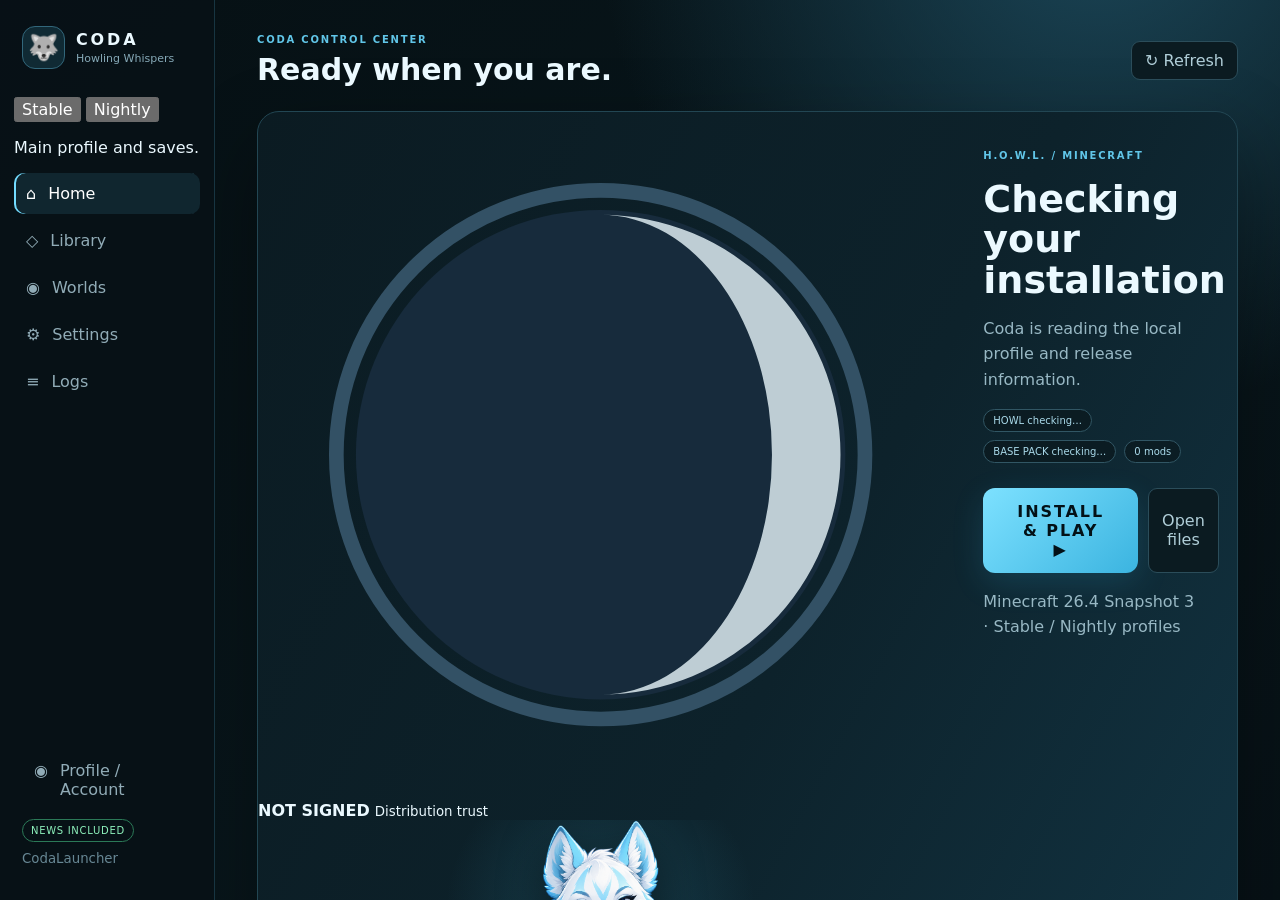
==== web/index.html @ 69e55595 "Adopt H.O.W.L. concept layout in Windows WebView interface" ====
<!doctype html>
<html lang="en">
<head>
<meta charset="utf-8">
<meta name="viewport" content="width=device-width,initial-scale=1">
<title>CodaLauncher</title>
<link rel="stylesheet" href="styles.css">
</head>
<body>
<div class="shell">
<aside>
  <div class="brand"><div class="mark">🐺</div><div><b>CODA</b><small>Howling Whispers</small></div></div>
  <div class="channel-switch" role="group" aria-label="H.O.W.L. release channel">
    <button type="button" class="channel active" data-channel="stable" aria-pressed="true">Stable</button>
    <button type="button" class="channel" data-channel="nightly" aria-pressed="false">Nightly</button>
  </div>
  <p class="channel-note" id="channel-note">Main profile and saves.</p>
  <nav aria-label="Main navigation">
    <button class="nav active" data-view="home">⌂ <span>Home</span></button>
    <button class="nav" data-view="addons">◇ <span>Library</span></button>
    <button class="nav" data-view="worlds">◉ <span>Worlds</span></button>
    <button class="nav" data-view="settings">⚙ <span>Settings</span></button>
    <button class="nav" data-view="logs">≡ <span>Logs</span></button>
  </nav>
  <div class="foot">
    <button class="nav account-nav" data-view="profile" type="button">◉ <span>Profile / Account</span></button>
    <span id="feed-pill" class="pill online">NEWS INCLUDED</span><small id="version">CodaLauncher</small>
  </div>
</aside>

<main>
<div id="launcher-update-notice" class="launcher-update-notice" role="status" aria-live="polite" hidden>
  <div><b>UPDATE AVAILABLE</b><p id="launcher-update-copy"></p></div>
  <button id="update-launcher" class="save">UPDATE LAUNCHER</button>
</div>
<section class="view active" id="home">
  <header><div><em>CODA CONTROL CENTER</em><h1 id="home-heading">Ready when you are.</h1></div><button id="refresh" class="quiet">↻ Refresh</button></header>
  <div class="hero">
    <div class="verification-moon" role="img" aria-label="Verified distribution status unavailable until the signed manifest system ships">
      <svg viewBox="0 0 140 140" aria-hidden="true">
        <circle cx="70" cy="70" r="54" fill="none" stroke="#335165" stroke-width="3"/>
        <circle cx="70" cy="70" r="50" fill="#172b3c"/>
        <path d="M70 21 A49 49 0 1 1 70 119 A35 49 0 1 0 70 21" fill="#eefcff" opacity=".78"/>
      </svg>
      <b id="verification-label">NOT SIGNED</b>
      <small>Distribution trust</small>
    </div>
    <div class="hero-copy">
      <em>H.O.W.L.  /  MINECRAFT</em>
      <h2 id="hero-title">Checking your installation</h2>
      <p id="loader-summary">Coda is reading the local profile and release information.</p>
      <div class="chips"><span id="loader-chip">HOWL checking…</span><span id="pack-chip">BASE PACK checking…</span><span id="mod-chip">0 mods</span></div>
      <div class="actions"><button id="play" class="play">INSTALL &amp; PLAY ▶</button><button id="open-loader" class="quiet">Open files</button></div>
      <div id="launch-message" role="status" aria-live="polite"></div>
      <p class="build-details">Minecraft 26.4 Snapshot 3 · Stable / Nightly profiles</p>
    </div>
    <div class="coda"><img class="coda-face" src="assets/coda-headshot.png" alt="Coda"><b>Coda</b><small id="coda-status">clipboard online</small></div>
  </div>
  <div class="status-columns">
    <div class="panel">
      <h3>When you press Play</h3>
      <p class="panel-intro">Actual launcher checks, not simulated progress.</p>
      <div class="check-row"><b>1 · Check launcher update</b><small id="step-launcher">Checking for a published update.</small></div>
      <div class="check-row"><b>2 · Prepare H.O.W.L. and content</b><small id="step-content">Checking installed versions and required components.</small></div>
      <div class="check-row"><b>3 · Start Minecraft</b><small id="step-play">Local test or official Minecraft Launcher.</small></div>
      <div class="version-strip"><b>H.O.W.L. versions</b><div id="loader-versions" aria-live="polite"></div><small id="loader-update-result">Update check has not completed yet.</small></div>
    </div>
    <div class="panel">
      <h3>Safety</h3>
      <p class="panel-intro">What the launcher can establish today.</p>
      <div class="check-row"><b>Distribution signature</b><small class="caution">Not yet implemented. Release metadata is not a cryptographic trust proof.</small></div>
      <div class="check-row"><b>Installed H.O.W.L.</b><small id="safety-loader">Checking local status.</small></div>
      <div class="check-row"><b>Your own files</b><small>Existing user files are preserved and not silently replaced.</small></div>
      <div class="check-row"><b>Active profile</b><small id="safety-profile">Stable (main saves)</small></div>
    </div>
  </div>
  <div class="section-title"><div><em>FROM CODA'S DESK</em><h3>News</h3></div><small id="feed-note"></small></div>
  <div id="news" class="news"></div>
</section>

<section class="view" id="addons">
  <header><div><em>CODA'S ADD-ON SHELF</em><h1>Add-ons</h1><small class="header-note">Mods, world data and resource packs, all in one place.</small></div></header>
  <div class="addon-tabs" role="tablist" aria-label="Add-on categories">
    <button class="addon-tab active" type="button" data-addon="mods" role="tab" aria-selected="true" aria-controls="mods">Mods</button>
    <button class="addon-tab" type="button" data-addon="datapacks" role="tab" aria-selected="false" aria-controls="datapacks">Data Packs</button>
    <button class="addon-tab" type="button" data-addon="resourcepacks" role="tab" aria-selected="false" aria-controls="resourcepacks">Resource Packs</button>
  </div>
  <div class="addon-panel active" id="mods" role="tabpanel">
  <header><div><em>CODA'S MOD DRAWER</em><h1>Mods</h1><small class="header-note">Filed, checked, and ready to cause entirely responsible adventures.</small></div></header>
  <div class="panel"><div class="panel-head"><div><b>HOWL mod shelf</b><small>Coda reads the active Minecraft profile's single mods folder.</small></div><div class="actions"><button id="refresh-mods" class="quiet" type="button">↻ REFRESH MODS</button><button id="open-mods-folder" class="quiet" type="button">OPEN MODS FOLDER</button><span id="mods-count" class="pill"></span></div></div><p class="mod-help">H.O.W.L., Coda Companion, HW Essentials and the required resources are managed automatically. All other mods are optional and install only when you choose them.</p><div id="optional-mods" class="optional-mods" aria-live="polite"></div><div id="mod-action-result" class="mod-action-result" role="status" aria-live="polite"></div><h3 class="installed-mod-heading">Installed JARs</h3><div id="mods-list"></div><small class="header-note">Recognized means the JAR metadata is readable, not that Minecraft confirmed loading it. Uninstalling a mod does not erase its world data.</small></div>
</div>

<div class="addon-panel" id="datapacks" role="tabpanel" hidden>
  <header><div><em>WORLD CONTENT</em><h2>Data Packs</h2></div></header>
  <div class="packs-intro">
    <div><b>World data and managed content</b><small>HOWL Base is a managed content bundle. Installable Minecraft data packs will also appear here when available.</small></div>
    <span class="pill">1 PACK</span>
  </div>
  <div id="packs-list" class="pack-grid"></div>
  <article id="nightly-quiet-card" class="pack-card" hidden>
    <div class="pack-top"><div><em>NIGHTLY WORLD GENERATION</em><h3>HW Quiet Underground</h3></div><span id="nightly-quiet-status" class="pill">Checking…</span></div>
    <p>Much rarer giant caves and ravines. Only affects brand-new Nightly worlds, never existing saves.</p>
    <div class="managed-label">Optional world-generation preset for future worlds. Not installed or updated automatically. Existing worlds are never changed.</div><div class="mod-actions" style="margin-top:13px"><button id="quiet-install" class="quiet quiet-addon-action" type="button">INSTALL / UPDATE</button><button id="quiet-uninstall" class="quiet quiet-addon-action uninstall" type="button">UNINSTALL</button></div>
  </article>
</div>

<div class="addon-panel" id="resourcepacks" role="tabpanel" hidden>
  <header><div><em>CODA'S ART CABINET</em><h2>Resource Packs</h2></div></header>
  <div class="packs-intro">
    <div><b>Visuals, music, menus, and presentation</b><small>Required resources follow their Packs automatically. Coda handles the paperwork.</small></div>
    <span class="pill">1 RESOURCEPACK</span>
  </div>
  <div id="resourcepacks-list" class="pack-grid"></div>
</div>
</section>

<section class="view" id="worlds">
  <header><div><em>YOUR MINECRAFT WORLDS</em><h1>Worlds</h1><small class="header-note">View the active profile's local saves. Nothing is modified from this screen.</small></div><button id="open-worlds-folder" class="quiet" type="button">Open worlds folder</button></header>
  <div class="panel">
    <div class="panel-head"><div><b>Saved worlds</b><small id="worlds-profile">Stable profile</small></div><span class="pill" id="worlds-count">Checking…</span></div>
    <div id="worlds-list" class="worlds-list" aria-live="polite"><p>Checking saved worlds.</p></div>
    <p class="panel-intro">Backup and rollback controls will be enabled after safe, tested save transactions are implemented.</p>
  </div>
</section>

<section class="view" id="profile">
  <header><div><em>HOWL IDENTITY</em><h1>Your profile</h1><small class="header-note">One Howling Whispers identity, wherever HOWL takes you.</small></div></header>
  <div class="panel account-panel">
    <h3>Minecraft account</h3>
    <p id="account-status" role="status">Coda is checking your account paperwork.</p>
    <p><b id="account-name">Not signed in</b> <small id="account-verified"></small></p>
    <p id="account-storage"></p>
    <div class="actions"><button id="account-signin" class="save">Sign in with Microsoft</button><button id="account-verify" class="quiet">Verify again</button><button id="account-signout" class="quiet">Sign out</button><button id="account-cancel" class="quiet" hidden>Cancel sign-in</button></div>
    <p id="account-code" class="signin-code" hidden></p>
    <p id="account-message" role="status" aria-live="polite"></p>
    <label class="toggle"><div><b>Previously verified offline mode</b><small>Reserved for when direct Microsoft authentication returns. Use Settings → Local Test Mode for unverified testing instead.</small></div><input id="account-offline" type="checkbox"></label>
    <small>Microsoft account tools in CodaLauncher are paused. Normally, the official Minecraft Launcher signs you in. For offline testing, enable Local Test Mode in Settings.</small>
  </div>
  <div class="cards">
    <article><img class="profile-face" src="assets/coda-headshot.png" alt="Coda"><b>HOWL Avatar</b><small>Your HOWL face across supported Howling Whispers experiences.</small></article>
    <article><label>HOWL Account</label><b id="p-cml">Not configured</b><small>Howling Whispers identity</small></article>
    <article><label>Minecraft ownership</label><b id="p-mc">Not verified</b><small>Official ownership proof only</small></article>
    <article><label>Discord</label><b id="p-discord">Not linked</b><small>Future /link discord home</small></article>
  </div>
</section>

<section class="view" id="settings">
  <header><div><em>CODA'S CLIPBOARD</em><h1>Settings</h1><small class="header-note">The useful knobs. Coda keeps the dangerous-looking ones out of your way.</small></div></header>
  <div class="panel settings">
    <label><span>H.O.W.L. folder override</span><input id="loader-path" type="text" placeholder="Leave blank for managed install"><small>Default: %APPDATA%\.howlingshispers\loader</small></label>
    <label><span>Launcher feed URL</span><input id="feed-url" type="text" placeholder="https://thehowlingwhispers.com/launcher"><small>Defaults to https://thehowlingwhispers.com/launcher. CodaLauncher appends /api/feed automatically.</small></label>
    <label><span>H.O.W.L. update channel</span><select id="update-channel"><option value="stable">Stable (recommended)</option><option value="nightly">Nightly (experimental)</option></select><small>Nightly updates the required H.O.W.L. runtime in a SEPARATE profile. The old BuildCraft prototype is RETIRED and must be uninstalled. Coda Wolf and Essentials are required; worldgen add-ons remain independent. It only supports local single-player. Your stable worlds and loader are untouched. Expect bugs.</small></label>
    <div id="nightly-warning" class="coming" hidden><b>🐺 Coda's experimental workshop</b><small>Nightly uses its own world saves under .howlingshispers/nightly/minecraft. Use NEW test worlds. No shared play or Microsoft sign-in.</small></div>
    <label class="toggle"><div><span>Local Test Mode</span><small>For developing menus without Microsoft sign-in. Uses the existing CodaPlayer local save identity; no authenticated multiplayer, friends, or shared services. Turn off to launch through the official Minecraft Launcher.</small></div><input id="local-test-mode" type="checkbox"></label>
    <label class="toggle"><div><span>Close after PLAY</span><small>Only applies to direct Local Test Mode. Official Minecraft Launcher remains a separate window.</small></div><input id="close-after" type="checkbox"></label>
    <div class="coming"><b>Managed install</b><small>Coda keeps the required H.O.W.L. runtime and resource pack current. Optional mods are installed, updated or removed only on request.</small></div>
    <div class="settings-save-row"><button id="save" class="save" type="button">Save settings</button><span id="settings-save-result" class="settings-save-result" role="status" aria-live="polite" aria-atomic="true"></span></div>
  </div>
</section>

<section class="view" id="logs">
  <header><div><em>CODA'S PAPER TRAIL</em><h1>Logs</h1><small class="header-note">Something acting strange? This is where Coda leaves the paperwork.</small></div></header>
  <div style="display:flex;align-items:center;gap:12px;margin:0 0 12px"><button id="copy-current-log" class="save" type="button">COPY CURRENT LOG</button><span id="copy-logs-status" role="status" aria-live="polite"></span></div>
  <div class="terminal"><pre id="log-output">Nothing interesting has happened yet.</pre></div>
</section>
</main>
</div>
<script src="app.js"></script>
</body>
</html>
---- web/styles.css ----
:root{color-scheme:dark;--bg:#061014;--panel:#0c1a20;--line:#214350;--text:#ebf9ff;--muted:#86a9b7;--cyan:#73dcff;font-family:Inter,"Segoe UI",system-ui,sans-serif}*{box-sizing:border-box}html,body,.shell{margin:0;height:100%}body{overflow:hidden;background:var(--bg);color:var(--text)}button,input{font:inherit}.shell{display:grid;grid-template-columns:215px 1fr;background:radial-gradient(circle at 86% -10%,#1b4658 0,transparent 34%),linear-gradient(135deg,#061014,#08161b 58%,#071116)}aside{border-right:1px solid #173541;background:#071116e8;padding:22px 14px;display:flex;flex-direction:column}.brand{display:flex;gap:11px;align-items:center;padding:4px 8px 28px}.mark{width:43px;height:43px;display:grid;place-items:center;border:1px solid #32677b;border-radius:13px;background:#102a34;font-size:25px}.brand b{display:block;letter-spacing:.18em}.brand small{display:block;color:var(--muted);margin-top:3px;font-size:11px}nav{display:grid;gap:6px}.nav{display:flex;gap:12px;border:0;background:transparent;color:#91acb7;padding:11px 12px;border-radius:10px;text-align:left;cursor:pointer}.nav:hover,.nav.active{background:#10262f;color:white}.nav.active{box-shadow:inset 2px 0 var(--cyan)}.foot{margin-top:auto;display:grid;gap:9px;padding:12px 8px;color:#678794}.pill{width:max-content;border:1px solid #355868;border-radius:999px;padding:5px 8px;font-size:10px;letter-spacing:.07em;color:#b5ddeb}.pill.online{border-color:#2b7957;color:#8df0bb}.pill.offline{border-color:#735c37;color:#e5bb70}main{overflow:auto;padding:34px 42px 50px}.view{display:none;max-width:1240px;margin:auto}.view.active{display:block}header{display:flex;justify-content:space-between;align-items:center;margin-bottom:24px}em{display:block;font-style:normal;font-weight:700;font-size:10px;letter-spacing:.18em;color:#61c6e8;margin-bottom:7px}h1{font-size:30px;margin:0}h2{font-size:38px;margin:18px 0 13px;line-height:1.06}h3{font-size:22px;margin:0}.quiet{border:1px solid #2b4d5a;background:#0b1b21;color:#b0ced8;border-radius:9px;padding:9px 13px;cursor:pointer}.quiet:hover{border-color:#4c93ae;color:white}.hero{min-height:315px;border:1px solid #224653;border-radius:22px;background:linear-gradient(118deg,#0b1b22,#0d222b 55%,#123443);display:grid;grid-template-columns:minmax(0,1.4fr) minmax(235px,.6fr);overflow:hidden;box-shadow:0 30px 80px #0005}.hero-copy{padding:38px 40px}.hero p{color:#98b8c4;max-width:700px;line-height:1.6}.chips{display:flex;gap:8px;flex-wrap:wrap}.chips span{border:1px solid #315664;background:#09171caa;color:#a9d9e9;border-radius:999px;padding:5px 9px;font-size:10px}.chips .good{color:#91efbd;border-color:#2f7556}.chips .bad{color:#ffbf96;border-color:#7a4b39}.actions{display:flex;gap:10px;margin-top:25px}.play{border:0;border-radius:12px;background:linear-gradient(135deg,#7de1ff,#3bb4e0);color:#031117;font-weight:800;letter-spacing:.12em;padding:14px 34px;cursor:pointer;box-shadow:0 10px 32px #34c9ff25}.play:disabled{filter:grayscale(1);opacity:.45;cursor:not-allowed}.coda{position:relative;display:grid;place-items:center;align-content:center;background:radial-gradient(circle at 50% 40%,#45bfe534,transparent 42%);overflow:hidden}.halo{position:absolute;width:230px;height:230px;border:1px solid #76dcff33;border-radius:50%;box-shadow:0 0 70px #61d8ff24}.coda-face{width:196px;height:196px;object-fit:contain;z-index:1;filter:drop-shadow(0 18px 22px #0008)}.coda b,.coda small{z-index:1}.coda small{color:#81adbc;margin-top:3px}.section-title{display:flex;justify-content:space-between;align-items:end;margin:31px 0 13px}.news,.cards{display:grid;grid-template-columns:repeat(auto-fit,minmax(235px,1fr));gap:14px}.news article,.cards article{border:1px solid #1f404d;background:#0b191fcc;border-radius:15px;padding:18px}.news article time{font-size:10px;letter-spacing:.1em;color:#68bddd}.news article b{display:block;margin:8px 0}.news article p{margin:0;color:#91b1be;line-height:1.5;font-size:13px}.panel{border:1px solid #20414e;background:#0a181ecc;border-radius:18px;padding:22px}.panel-head{display:flex;justify-content:space-between;align-items:center;padding-bottom:17px;border-bottom:1px solid #183742}.panel-head b,.panel-head small{display:block}.panel-head small{color:var(--muted);margin-top:4px}.mod{display:grid;grid-template-columns:1fr auto;gap:12px;padding:15px 2px;border-bottom:1px solid #15313b}.mod:last-child{border-bottom:0}.mod b,.mod small{display:block}.mod small{color:var(--muted);margin-top:3px}.bad-text{color:#f0a583}.cards article{min-height:150px;display:flex;flex-direction:column;justify-content:center}.cards label{font-size:11px;color:#6dc7e5;margin-bottom:8px}.cards small{color:var(--muted);margin-top:5px}.profile-face{width:78px;height:78px;object-fit:contain;margin-bottom:9px;filter:drop-shadow(0 9px 12px #0006)}.settings{display:grid;gap:18px}.settings label>span,.toggle span{display:block;font-weight:650;margin-bottom:7px}.settings small,.toggle small{display:block;color:var(--muted);margin-top:6px}.settings input[type=text]{width:100%;border:1px solid #315260;background:#071318;color:white;border-radius:9px;padding:11px 12px;outline:none}.settings input:focus{border-color:#66caec}.toggle{display:flex;justify-content:space-between;align-items:center}.toggle input{width:20px;height:20px}.coming{border:1px dashed #315361;border-radius:12px;padding:15px}.coming b,.coming small{display:block}.save{width:max-content;border:0;border-radius:10px;background:#4fc5ed;color:#031116;font-weight:800;padding:11px 20px;cursor:pointer}.terminal{border:1px solid #1e3d49;background:#04090b;border-radius:15px;min-height:500px;padding:18px;overflow:auto}.terminal pre{margin:0;color:#a9d0dc;font:12px/1.55 Consolas,monospace;white-space:pre-wrap}#launch-message{margin-top:13px;color:#8fdcb7;font-size:12px}@media(max-width:900px){.shell{grid-template-columns:74px 1fr}.brand>div:last-child,.nav span,.foot small{display:none}.brand{justify-content:center;padding-left:0;padding-right:0}.nav{justify-content:center;font-size:18px}main{padding:26px 24px}.hero{grid-template-columns:1fr}.coda{display:none}}.packs-intro{display:flex;justify-content:space-between;align-items:center;border:1px solid #20414e;background:#0a181ecc;border-radius:16px;padding:18px 20px;margin-bottom:16px}.packs-intro b,.packs-intro small{display:block}.packs-intro small{color:var(--muted);margin-top:5px}.pack-grid{display:grid;grid-template-columns:repeat(auto-fit,minmax(300px,1fr));gap:16px}.pack-card{border:1px solid #234956;background:linear-gradient(145deg,#0b1a20,#0d232b);border-radius:17px;padding:20px}.pack-top{display:flex;justify-content:space-between;gap:15px;align-items:flex-start}.pack-card h3{font-size:21px}.pack-card p{color:#97b8c4;line-height:1.55;min-height:48px}.pack-meta{display:flex;justify-content:space-between;gap:12px;color:#6fa7ba;font-size:11px;border-top:1px solid #183742;padding-top:13px;margin:16px 0}.pack-action{cursor:pointer}.news-link{margin-top:13px;border:1px solid #315f70;background:#0b232c;color:#aee9ff;border-radius:8px;padding:7px 10px;cursor:pointer}.news-link:hover{border-color:#64c9ec;color:white}.dependency-note{margin:12px 0;color:#7ebed3;font-size:12px}.contents-note{display:flex;flex-wrap:wrap;gap:7px;margin:12px 0}.contents-note span{border:1px solid #294c59;background:#0a171c;border-radius:999px;padding:5px 8px;color:#a9cfdd;font-size:10px}.resourcepack-action:disabled{opacity:.45;cursor:not-allowed}
.warn{border-color:#9f7d2d!important;color:#ffd56a!important}
.pill.update{border-color:#9f7d2d;color:#ffd56a;background:#2b220b}
.managed-label{margin-top:14px;border:1px solid #264b58;border-radius:9px;padding:9px 11px;color:#8fb8c8;background:#09171c;font-size:11px}

.header-note{display:block;color:var(--muted);font-size:11px;margin-top:7px}

.launcher-update-notice{max-width:1240px;margin:0 auto 22px;display:flex;gap:20px;justify-content:space-between;align-items:center;border:1px solid #7a632d;border-radius:14px;background:#231f12;padding:16px 20px}
.launcher-update-notice[hidden]{display:none}
.launcher-update-notice b{font-size:11px;letter-spacing:.1em;color:#ffd56a}
.launcher-update-notice p{color:#cfbea0;margin:7px 0 0;font-size:13px;line-height:1.5}
.launcher-update-notice button{flex-shrink:0}
.launcher-update-notice button:disabled{opacity:.5;cursor:not-allowed}
@media(max-width:650px){.launcher-update-notice{align-items:flex-start;flex-direction:column}}

.account-panel{padding:24px;margin-bottom:22px}.account-panel p{color:var(--muted);line-height:1.5}.account-panel .actions{flex-wrap:wrap}.account-panel .toggle{margin:22px 0}.account-panel small{display:block;color:var(--muted)}.signin-code{font-size:20px;color:var(--cyan)!important;font-weight:700}button:disabled{opacity:.5;cursor:not-allowed}

/* Settings confirmations live beside Save, never in the Home view. */
.settings-save-row{display:flex;align-items:center;gap:14px;flex-wrap:wrap}
.settings-save-result{font-size:13px;line-height:1.5;color:var(--muted);min-height:1.5em}
.settings-save-result.ok{color:#8df0bb}
.settings-save-result.error{color:#ffb28a}
.settings-save-row button:disabled{cursor:wait;opacity:.6}

/* Nightly is explicitly opt-in and visually distinct from Stable. */
.settings select{width:100%;border:1px solid #315260;background:#071318;color:white;border-radius:9px;padding:11px 12px;outline:none}
.settings select:focus{border-color:#66caec}
#nightly-warning{border-color:#a27234;background:#251b10}
#nightly-warning small{color:#e0bf8a}
#nightly-warning[hidden]{display:none}

#nightly-quiet-card[hidden] { display: none; }

/* Optional add-ons are explicit actions, never part of automatic PLAY. */
.mod-help{font-size:12px;color:var(--muted);line-height:1.55;margin:15px 0}
.optional-mods{display:grid;gap:11px;margin:18px 0 22px}
.optional-mod{display:flex;align-items:center;justify-content:space-between;gap:14px;padding:14px;border:1px solid #294957;border-radius:11px;background:#0b1b22}
.optional-mod b,.optional-mod small{display:block}
.optional-mod small{color:var(--muted);font-size:11px;margin-top:5px}
.mod-actions{display:flex;gap:8px;flex-wrap:wrap}
.mod-actions button{white-space:nowrap;font-size:11px}
.mod-actions .uninstall{border-color:#775048;color:#e8b5ac}
.installed-mod-heading{font-size:15px;padding-top:8px}
.mod-action-result{font-size:12px;min-height:20px;padding:4px 0}
.mod-action-result.ok{color:#8df0bb}
.mod-action-result.error{color:#ffb28a}
@media(max-width:660px){.optional-mod{flex-direction:column;align-items:stretch}.mod-actions{justify-content:flex-start}}

/* Add-ons: one sidebar destination with accessible categories. */
.addon-tabs{display:flex;gap:8px;flex-wrap:wrap;margin:0 0 24px;padding:6px;border:1px solid #234957;border-radius:14px;background:#09171d}
.addon-tab{border:0;border-radius:9px;padding:11px 18px;background:transparent;color:#98bac7;cursor:pointer;font-weight:650}
.addon-tab:hover{background:#14313e;color:#fff}
.addon-tab.active{background:#17495d;color:#eafaff;box-shadow:inset 0 -2px #73dcff}
.addon-panel[hidden]{display:none!important}
.addon-panel header{margin:4px 0 16px}
.addon-panel header h2{font-size:23px;margin:0}
@media(max-width:660px){.addon-tabs{gap:4px}.addon-tab{flex:1;padding:10px 7px;font-size:12px}}
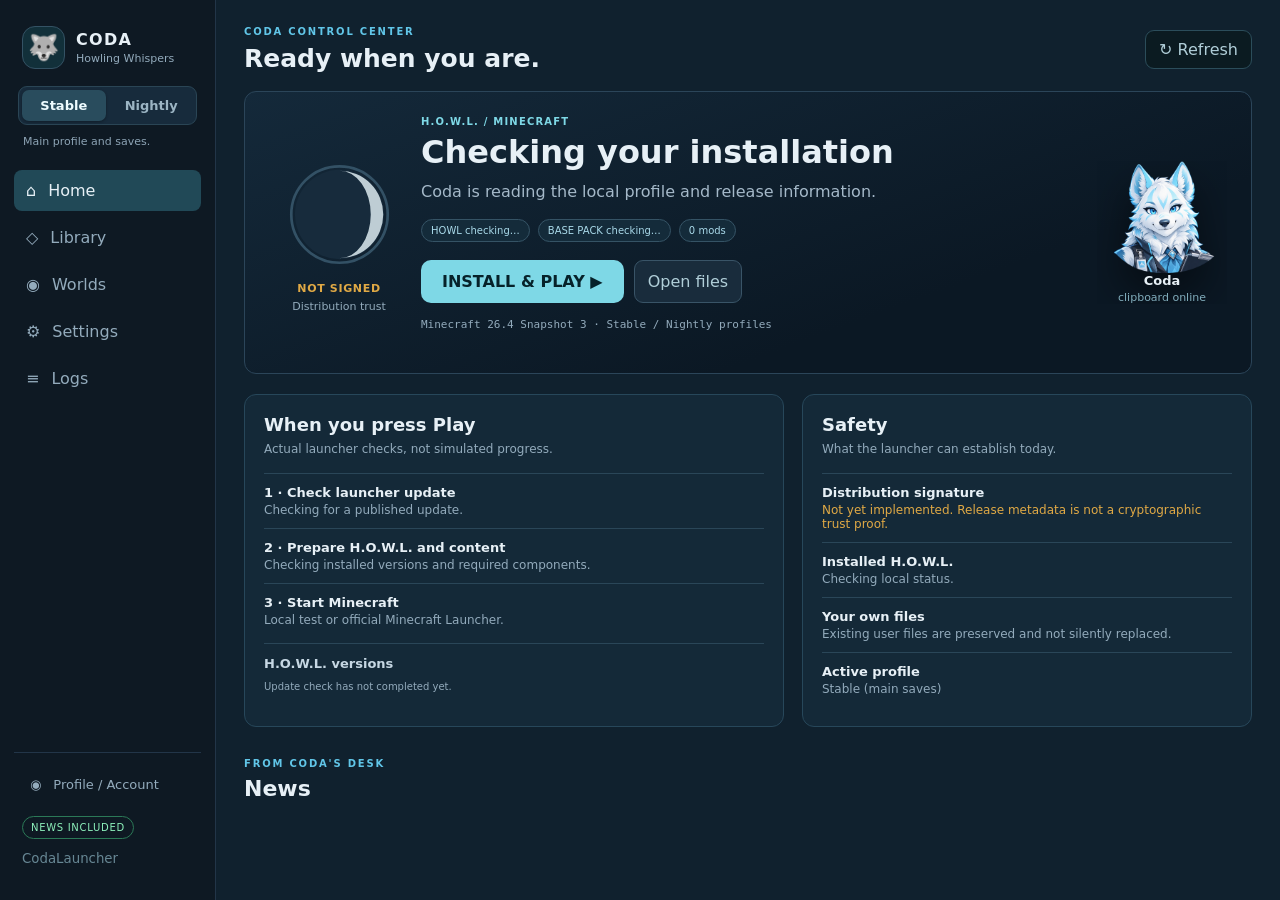
==== commit 01e073f9: "Release CodaLauncher 0.7.30 with verified automatic official mod updates" ====
--- a/web/index.html
+++ b/web/index.html
@@ -87,7 +87,7 @@
   </div>
   <div class="addon-panel active" id="mods" role="tabpanel">
   <header><div><em>CODA'S MOD DRAWER</em><h1>Mods</h1><small class="header-note">Filed, checked, and ready to cause entirely responsible adventures.</small></div></header>
-  <div class="panel"><div class="panel-head"><div><b>HOWL mod shelf</b><small>Coda reads the active Minecraft profile's single mods folder.</small></div><div class="actions"><button id="refresh-mods" class="quiet" type="button">↻ REFRESH MODS</button><button id="open-mods-folder" class="quiet" type="button">OPEN MODS FOLDER</button><span id="mods-count" class="pill"></span></div></div><p class="mod-help">H.O.W.L., Coda Companion, HW Essentials and the required resources are managed automatically. All other mods are optional and install only when you choose them.</p><div id="optional-mods" class="optional-mods" aria-live="polite"></div><div id="mod-action-result" class="mod-action-result" role="status" aria-live="polite"></div><h3 class="installed-mod-heading">Installed JARs</h3><div id="mods-list"></div><small class="header-note">Recognized means the JAR metadata is readable, not that Minecraft confirmed loading it. Uninstalling a mod does not erase its world data.</small></div>
+  <div class="panel"><div class="panel-head"><div><b>HOWL mod shelf</b><small>Coda reads the active Minecraft profile's single mods folder.</small></div><div class="actions"><button id="refresh-mods" class="quiet" type="button">↻ REFRESH MODS</button><button id="open-mods-folder" class="quiet" type="button">OPEN MODS FOLDER</button><span id="mods-count" class="pill"></span></div></div><p class="mod-help">H.O.W.L., Coda Companion, HW Essentials, required resources and declared official mods are managed automatically. Nightly also installs Sorting Pipes. Other mods install only when you choose them.</p><div id="optional-mods" class="optional-mods" aria-live="polite"></div><div id="mod-action-result" class="mod-action-result" role="status" aria-live="polite"></div><h3 class="installed-mod-heading">Installed JARs</h3><div id="mods-list"></div><small class="header-note">Recognized means the JAR metadata is readable, not that Minecraft confirmed loading it. Uninstalling a mod does not erase its world data.</small></div>
 </div>
 
 <div class="addon-panel" id="datapacks" role="tabpanel" hidden>
@@ -153,7 +153,7 @@
     <div id="nightly-warning" class="coming" hidden><b>🐺 Coda's experimental workshop</b><small>Nightly uses its own world saves under .howlingshispers/nightly/minecraft. Use NEW test worlds. No shared play or Microsoft sign-in.</small></div>
     <label class="toggle"><div><span>Local Test Mode</span><small>For developing menus without Microsoft sign-in. Uses the existing CodaPlayer local save identity; no authenticated multiplayer, friends, or shared services. Turn off to launch through the official Minecraft Launcher.</small></div><input id="local-test-mode" type="checkbox"></label>
     <label class="toggle"><div><span>Close after PLAY</span><small>Only applies to direct Local Test Mode. Official Minecraft Launcher remains a separate window.</small></div><input id="close-after" type="checkbox"></label>
-    <div class="coming"><b>Managed install</b><small>Coda keeps the required H.O.W.L. runtime and resource pack current. Optional mods are installed, updated or removed only on request.</small></div>
+    <div class="coming"><b>Managed install</b><small>Coda keeps the required runtime, resources and official mods current. Other mods remain under your control.</small></div>
     <div class="settings-save-row"><button id="save" class="save" type="button">Save settings</button><span id="settings-save-result" class="settings-save-result" role="status" aria-live="polite" aria-atomic="true"></span></div>
   </div>
 </section>
--- a/web/styles.css
+++ b/web/styles.css
@@ -55,3 +55,66 @@
 .addon-panel header{margin:4px 0 16px}
 .addon-panel header h2{font-size:23px;margin:0}
 @media(max-width:660px){.addon-tabs{gap:4px}.addon-tab{flex:1;padding:10px 7px;font-size:12px}}
+
+
+/* H.O.W.L. Launcher 1.0 concept integration: native state, no demo timers.
+   Palette and layout inspired by the supplied frost/midnight UI study. */
+:root{--bg:#070e15;--panel:#0e1923;--line:#223548;--text:#e7f0f6;--muted:#93abbc;--cyan:#7ed8e6}
+body{background:var(--bg)}
+.shell{grid-template-columns:216px minmax(0,1fr);background:var(--bg)}
+aside{background:#0e1923;border-right:1px solid var(--line)}
+.brand{padding-bottom:17px}
+.brand b{letter-spacing:.08em}
+.mark{background:#12303a;border-color:#345264}
+main{background:#10212e;padding:26px 28px 40px}
+.nav{border-radius:8px;color:#93abbc}
+.nav.active,.nav:hover{background:#214957;color:#e7f0f6}
+.nav.active{box-shadow:none}
+.foot{margin-top:auto;gap:12px;border-top:1px solid var(--line)}
+.account-nav{width:100%;padding:12px 8px;font-size:13px;text-align:left}
+.channel-switch{display:flex;gap:4px;padding:3px;margin:0 4px;background:#172b3c;border:1px solid #2a4555;border-radius:9px}
+.channel{flex:1;border:0;border-radius:7px;background:transparent;color:#9cb5c4;padding:8px 4px;font-weight:650;cursor:pointer;font-size:13px}
+.channel.active{background:#294c5d;color:#eefcff;box-shadow:0 1px 3px #0005}
+.channel:disabled{opacity:.45;cursor:not-allowed}
+.channel-note{font-size:11px;color:#8da4b5;line-height:1.45;margin:9px 9px 20px}
+.view{max-width:1080px}
+.view > header{margin-bottom:18px}
+h1{font-size:25px}
+.hero{grid-template-columns:140px minmax(0,1fr) 130px;min-height:275px;border-radius:12px;background:linear-gradient(160deg,#14293a,#0b1824 70%);box-shadow:none;border:1px solid #2b4559;align-items:center;gap:12px;padding:24px}
+.hero-copy{padding:0;min-width:0}
+.hero-copy h2{font-size:clamp(22px,3vw,32px);line-height:1.15;margin:7px 0}
+.hero p{margin:8px 0 15px;color:#a5b9c9}
+.hero em{letter-spacing:.12em;color:#7ed8e6}
+.hero .chips span{background:#142b3a;border:1px solid #355365}
+.hero .actions{margin-top:18px;flex-wrap:wrap}
+.hero .play{padding:12px 21px;background:#7ed8e6;color:#06222a;border-radius:10px;letter-spacing:0;box-shadow:none}
+.hero .quiet{background:#192c3c;border:1px solid #395467}
+.hero .build-details{font:11px/1.6 Consolas,monospace;color:#93abbc}
+.verification-moon{min-width:0;display:flex;flex-direction:column;align-items:center;gap:5px;text-align:center}
+.verification-moon svg{width:125px;height:125px;max-width:100%}
+.verification-moon b{font-size:11px;color:#e0a945;letter-spacing:.06em}
+.verification-moon small{font-size:11px;color:#93abbc}
+.coda{background:none;align-self:center;min-width:0}
+.coda-face{width:112px;height:112px}
+.coda b{font-size:13px}
+.coda small{font-size:11px}
+.status-columns{display:grid;grid-template-columns:minmax(0,1.2fr) minmax(0,1fr);gap:18px;margin-top:20px}
+.status-columns .panel{background:#142938;border-color:#27475a;border-radius:12px;padding:19px}
+.status-columns h3{font-size:18px}
+.panel-intro{font-size:12px;color:#93abbc;margin:5px 0 14px;line-height:1.55}
+.check-row{display:flex;flex-direction:column;gap:3px;border-top:1px solid #2a4658;padding:11px 0}
+.check-row b{font-size:13px;color:#e7f0f6}
+.check-row small{font-size:12px;color:#93abbc;overflow-wrap:anywhere}
+.check-row .caution{color:#e0a945}
+.version-strip{border-top:1px solid #2a4658;padding-top:12px;margin-top:5px;display:grid;gap:5px;font-size:12px;color:#c6d7e3}
+.version-strip b{font-size:13px}
+.version-strip small{color:#93abbc;overflow-wrap:anywhere}
+.worlds-list{display:grid;gap:0}
+.world-entry{display:flex;justify-content:space-between;gap:20px;align-items:center;border-bottom:1px solid #2a4658;padding:15px 5px}
+.world-entry b{display:block;font-size:14px}
+.world-entry small{display:block;color:#93abbc;margin-top:5px;font-size:12px}
+.world-entry .pill{flex-shrink:0}
+#worlds-list > p{color:var(--muted)}
+@media(max-width:1100px){.hero{grid-template-columns:110px minmax(0,1fr)}.verification-moon svg{width:106px;height:106px}.hero .coda{display:none}}
+@media(max-width:900px){.shell{grid-template-columns:74px 1fr}.brand>div:last-child,.nav span,.foot small,.channel-note{display:none}.channel-switch{display:grid;margin:0 0 16px}.channel{font-size:9px;padding:7px 0}.hero{grid-template-columns:95px minmax(0,1fr);padding:18px}.verification-moon svg{width:90px;height:90px}.status-columns{grid-template-columns:1fr}main{padding:22px 20px}.foot .account-nav{justify-content:center}}
+@media(max-width:590px){.hero{grid-template-columns:1fr}.verification-moon{flex-direction:row;justify-content:flex-start;gap:8px}.verification-moon svg{width:70px;height:70px}.hero-copy{padding:0}.status-columns{gap:12px}}
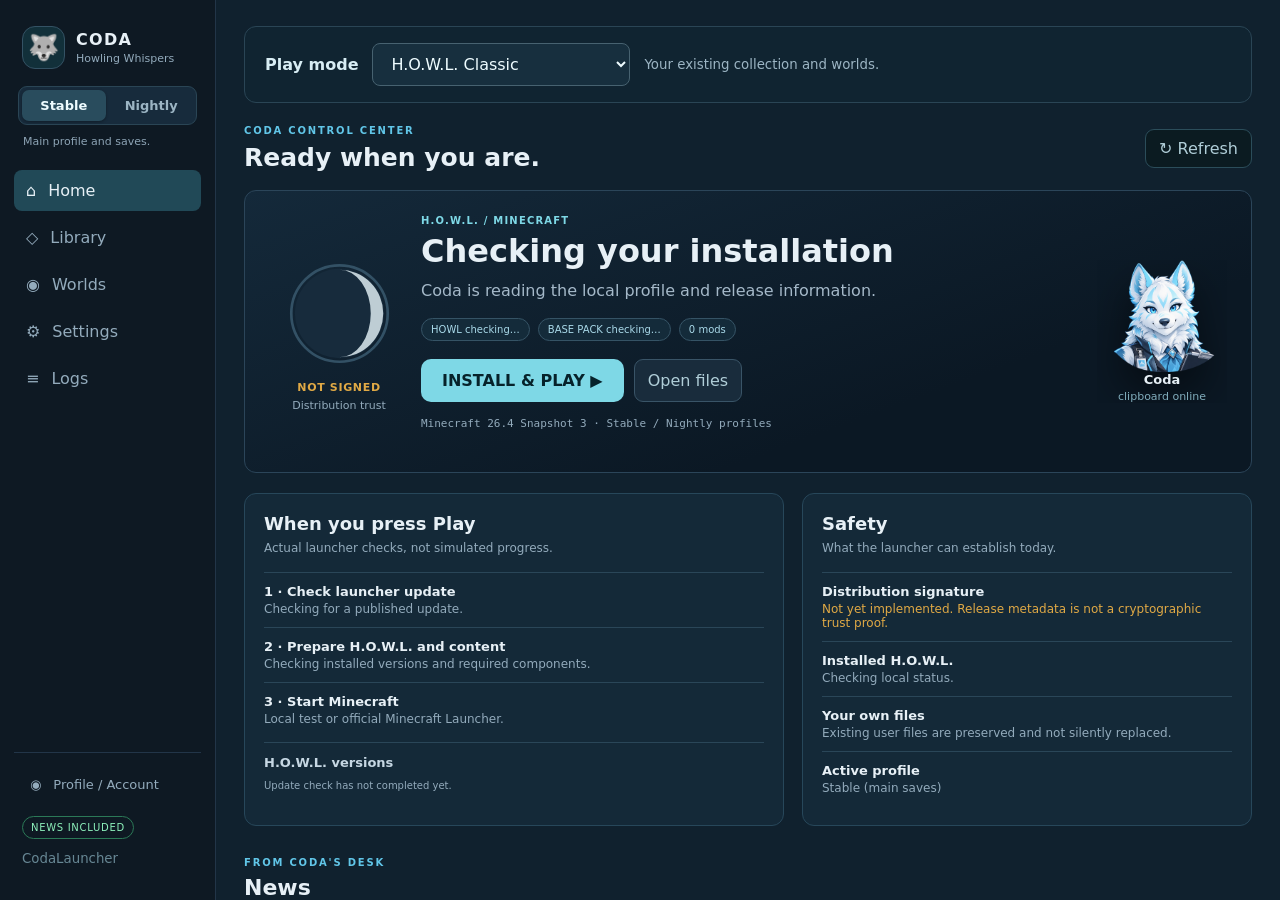
==== commit 2108371b: "Add isolated Frontier play mode and automatic Nightly mod delivery" ====
--- a/web/index.html
+++ b/web/index.html
@@ -34,6 +34,7 @@
   <button id="update-launcher" class="save">UPDATE LAUNCHER</button>
 </div>
 <section class="view active" id="home">
+  <div class="play-mode-selector"><label for="play-mode">Play mode</label><select id="play-mode"><option value="classic">H.O.W.L. Classic</option><option value="frontier">H.O.W.L. Frontier (Nightly)</option></select><small id="play-mode-description">Your existing collection and worlds.</small></div>
   <header><div><em>CODA CONTROL CENTER</em><h1 id="home-heading">Ready when you are.</h1></div><button id="refresh" class="quiet">↻ Refresh</button></header>
   <div class="hero">
     <div class="verification-moon" role="img" aria-label="Verified distribution status unavailable until the signed manifest system ships">
--- a/web/styles.css
+++ b/web/styles.css
@@ -118,3 +118,5 @@
 @media(max-width:1100px){.hero{grid-template-columns:110px minmax(0,1fr)}.verification-moon svg{width:106px;height:106px}.hero .coda{display:none}}
 @media(max-width:900px){.shell{grid-template-columns:74px 1fr}.brand>div:last-child,.nav span,.foot small,.channel-note{display:none}.channel-switch{display:grid;margin:0 0 16px}.channel{font-size:9px;padding:7px 0}.hero{grid-template-columns:95px minmax(0,1fr);padding:18px}.verification-moon svg{width:90px;height:90px}.status-columns{grid-template-columns:1fr}main{padding:22px 20px}.foot .account-nav{justify-content:center}}
 @media(max-width:590px){.hero{grid-template-columns:1fr}.verification-moon{flex-direction:row;justify-content:flex-start;gap:8px}.verification-moon svg{width:70px;height:70px}.hero-copy{padding:0}.status-columns{gap:12px}}
+
+.play-mode-selector{display:flex;align-items:center;gap:14px;flex-wrap:wrap;margin-bottom:22px;padding:16px 20px;border:1px solid #2a4555;border-radius:12px;background:#102431}.play-mode-selector label{font-weight:650;color:#d8edf4}.play-mode-selector select{padding:10px 14px;background:#172f3e;color:#eefcff;border:1px solid #476270;border-radius:8px;font:inherit}.play-mode-selector small{color:#9cb5c4}
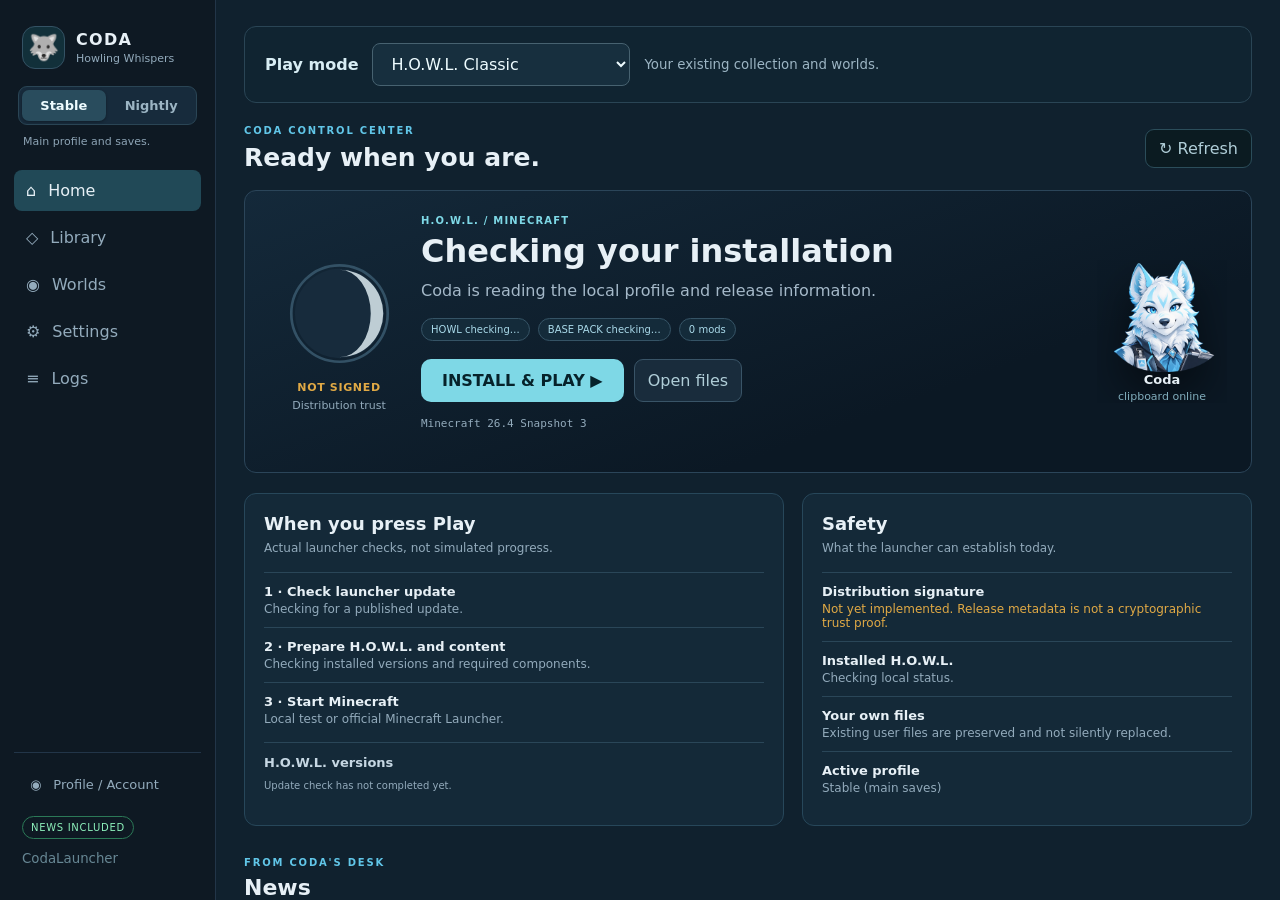
==== commit bb2a2f69: "Frontier look for CodaLauncher 0.8.0 Selecting the Frontier play mode switches the Windows launcher " ====
--- a/web/index.html
+++ b/web/index.html
@@ -37,14 +37,49 @@
   <div class="play-mode-selector"><label for="play-mode">Play mode</label><select id="play-mode"><option value="classic">H.O.W.L. Classic</option><option value="frontier">H.O.W.L. Frontier (Nightly)</option></select><small id="play-mode-description">Your existing collection and worlds.</small></div>
   <header><div><em>CODA CONTROL CENTER</em><h1 id="home-heading">Ready when you are.</h1></div><button id="refresh" class="quiet">↻ Refresh</button></header>
   <div class="hero">
+    <!-- Frontier theme only: original pixel-art camp scene (no Mojang assets). -->
+    <svg class="frontier-scene" viewBox="0 0 240 70" preserveAspectRatio="xMidYMid slice" shape-rendering="crispEdges" aria-hidden="true">
+      <rect width="240" height="22" fill="#141a2e"/><rect y="22" width="240" height="13" fill="#1d2440"/><rect y="35" width="240" height="9" fill="#2b2c4a"/><rect y="44" width="240" height="6" fill="#4a3346"/><rect y="50" width="240" height="8" fill="#7a4436"/>
+      <g fill="#efe6c8"><rect x="12" y="5" width="1" height="1"/><rect x="31" y="12" width="1" height="1"/><rect x="66" y="9" width="1" height="1"/><rect x="109" y="14" width="1" height="1"/><rect x="127" y="6" width="1" height="1"/><rect x="163" y="3" width="1" height="1"/><rect x="181" y="16" width="1" height="1"/><rect x="233" y="19" width="1" height="1"/><rect x="140" y="27" width="1" height="1"/><rect x="20" y="26" width="1" height="1"/></g>
+      <g fill="#c9d4f0"><rect x="48" y="3" width="1" height="1"/><rect x="84" y="4" width="1" height="1"/><rect x="146" y="11" width="1" height="1"/><rect x="226" y="7" width="1" height="1"/><rect x="95" y="24" width="1" height="1"/></g>
+      <g fill="#2a2338"><rect y="48" width="30" height="10"/><rect x="18" y="45" width="34" height="13"/><rect x="44" y="47" width="40" height="11"/><rect x="118" y="46" width="44" height="12"/><rect x="190" y="44" width="50" height="14"/><rect x="205" y="42" width="22" height="2"/></g>
+      <g fill="#1b2a24">
+        <rect x="6" y="44" width="1" height="2"/><rect x="5" y="46" width="3" height="2"/><rect x="4" y="48" width="5" height="3"/><rect x="3" y="51" width="7" height="4"/><rect x="6" y="55" width="1" height="3"/>
+        <rect x="16" y="41" width="1" height="2"/><rect x="15" y="43" width="3" height="3"/><rect x="14" y="46" width="5" height="3"/><rect x="13" y="49" width="7" height="3"/><rect x="12" y="52" width="9" height="3"/><rect x="16" y="55" width="1" height="3"/>
+        <rect x="29" y="45" width="1" height="2"/><rect x="28" y="47" width="3" height="2"/><rect x="27" y="49" width="5" height="3"/><rect x="26" y="52" width="7" height="3"/><rect x="29" y="55" width="1" height="3"/>
+        <rect x="218" y="42" width="1" height="2"/><rect x="217" y="44" width="3" height="3"/><rect x="216" y="47" width="5" height="3"/><rect x="215" y="50" width="7" height="3"/><rect x="214" y="53" width="9" height="2"/><rect x="218" y="55" width="1" height="3"/>
+        <rect x="232" y="45" width="1" height="2"/><rect x="231" y="47" width="3" height="2"/><rect x="230" y="49" width="5" height="3"/><rect x="229" y="52" width="7" height="3"/><rect x="232" y="55" width="1" height="3"/>
+      </g>
+      <g transform="translate(55 0)"><g fill="#6b4a2c"><rect x="150" y="50" width="2" height="8"/><rect x="153" y="49" width="2" height="9"/><rect x="156" y="50" width="2" height="8"/><rect x="159" y="49" width="2" height="9"/><rect x="162" y="50" width="2" height="8"/><rect x="165" y="49" width="2" height="9"/><rect x="168" y="50" width="2" height="8"/><rect x="171" y="49" width="2" height="9"/><rect x="174" y="50" width="2" height="8"/><rect x="177" y="49" width="2" height="9"/><rect x="180" y="50" width="2" height="8"/><rect x="183" y="49" width="2" height="9"/></g>
+      <rect x="149" y="53" width="37" height="1" fill="#4a321d"/></g>
+      <g transform="translate(82 0)">
+      <rect x="64" y="47" width="2" height="1" fill="#c9b48a"/><rect x="63" y="48" width="4" height="2" fill="#c9b48a"/><rect x="61" y="50" width="8" height="2" fill="#c9b48a"/><rect x="59" y="52" width="12" height="3" fill="#c9b48a"/><rect x="57" y="55" width="16" height="3" fill="#c9b48a"/>
+      <g fill="#a8935f"><rect x="65" y="48" width="2" height="10"/><rect x="67" y="50" width="2" height="8"/><rect x="69" y="52" width="2" height="6"/><rect x="71" y="55" width="2" height="3"/></g>
+      <rect x="64" y="53" width="2" height="5" fill="#3a2c1c"/>
+      <rect x="112" y="49" width="2" height="1" fill="#b7a173"/><rect x="111" y="50" width="4" height="2" fill="#b7a173"/><rect x="109" y="52" width="8" height="3" fill="#b7a173"/><rect x="107" y="55" width="12" height="3" fill="#b7a173"/>
+      <g fill="#96814f"><rect x="113" y="50" width="2" height="8"/><rect x="115" y="52" width="2" height="6"/><rect x="117" y="55" width="2" height="3"/></g><rect x="112" y="54" width="2" height="4" fill="#3a2c1c"/>
+      <rect x="80" y="48" width="22" height="10" fill="#e8913a" opacity=".1"/><rect x="84" y="51" width="14" height="7" fill="#e8913a" opacity=".12"/>
+      <rect x="87" y="57" width="7" height="1" fill="#5a3a20"/><rect x="88" y="56" width="5" height="1" fill="#6e4628"/>
+      <g class="frontier-flame"><rect x="89" y="53" width="3" height="3" fill="#e8913a"/><rect x="90" y="51" width="1" height="2" fill="#e8913a"/><rect x="88" y="54" width="1" height="2" fill="#d4652a"/><rect x="92" y="54" width="1" height="2" fill="#d4652a"/><rect x="90" y="54" width="1" height="2" fill="#f6c453"/></g>
+      <rect x="96" y="56" width="6" height="2" fill="#e6eef2"/><rect x="102" y="55" width="3" height="2" fill="#e6eef2"/><rect x="103" y="54" width="1" height="1" fill="#e6eef2"/><rect x="105" y="56" width="1" height="1" fill="#e6eef2"/><rect x="96" y="56" width="3" height="1" fill="#9fb0bb"/><rect x="94" y="57" width="2" height="1" fill="#b9c6cf"/><rect x="103" y="55" width="1" height="1" fill="#2b6fb0"/>
+      <g class="frontier-fireflies" fill="#f6e27a"><rect x="78" y="44" width="1" height="1"/><rect x="123" y="47" width="1" height="1"/><rect x="140" y="42" width="1" height="1"/><rect x="47" y="49" width="1" height="1"/></g>
+      </g>
+      <rect y="58" width="240" height="1" fill="#6a9c45"/><rect y="59" width="240" height="2" fill="#4e7a35"/><rect y="61" width="240" height="9" fill="#5a3f27"/><rect y="61" width="240" height="1" fill="#46301e"/>
+      <g fill="#6e4e30"><rect x="7" y="63" width="2" height="1"/><rect x="74" y="65" width="1" height="1"/><rect x="101" y="63" width="2" height="1"/><rect x="151" y="64" width="2" height="1"/><rect x="199" y="66" width="2" height="1"/></g>
+      <g fill="#46301e"><rect x="29" y="66" width="1" height="1"/><rect x="52" y="62" width="2" height="1"/><rect x="126" y="67" width="1" height="1"/><rect x="176" y="62" width="1" height="1"/><rect x="222" y="63" width="1" height="1"/></g>
+    </svg>
     <div class="verification-moon" role="img" aria-label="Verified distribution status unavailable until the signed manifest system ships">
-      <svg viewBox="0 0 140 140" aria-hidden="true">
+      <svg class="moon-classic" viewBox="0 0 140 140" aria-hidden="true">
         <circle cx="70" cy="70" r="54" fill="none" stroke="#335165" stroke-width="3"/>
         <circle cx="70" cy="70" r="50" fill="#172b3c"/>
         <path d="M70 21 A49 49 0 1 1 70 119 A35 49 0 1 0 70 21" fill="#eefcff" opacity=".78"/>
       </svg>
+      <svg class="moon-pixel" viewBox="0 0 12 12" shape-rendering="crispEdges" aria-hidden="true">
+        <rect x="4" width="4" height="1" fill="#efe6c8"/><rect x="2" y="1" width="8" height="1" fill="#efe6c8"/><rect x="1" y="2" width="10" height="2" fill="#efe6c8"/><rect y="4" width="12" height="4" fill="#efe6c8"/><rect x="1" y="8" width="10" height="2" fill="#efe6c8"/><rect x="2" y="10" width="8" height="1" fill="#efe6c8"/><rect x="4" y="11" width="4" height="1" fill="#efe6c8"/>
+        <g fill="#3a4266"><rect y="4" width="3" height="4"/><rect x="1" y="2" width="2" height="2"/><rect x="1" y="8" width="2" height="2"/><rect x="2" y="1" width="2" height="1"/><rect x="2" y="10" width="2" height="1"/></g>
+      </svg>
       <b id="verification-label">NOT SIGNED</b>
-      <small>Distribution trust</small>
+      <small id="verification-detail">Distribution trust</small>
     </div>
     <div class="hero-copy">
       <em>H.O.W.L.  /  MINECRAFT</em>
@@ -52,8 +87,9 @@
       <p id="loader-summary">Coda is reading the local profile and release information.</p>
       <div class="chips"><span id="loader-chip">HOWL checking…</span><span id="pack-chip">BASE PACK checking…</span><span id="mod-chip">0 mods</span></div>
       <div class="actions"><button id="play" class="play">INSTALL &amp; PLAY ▶</button><button id="open-loader" class="quiet">Open files</button></div>
+      <div id="play-progress" class="xp-bar" aria-hidden="true" hidden><i></i><i></i><i></i><i></i><i></i><i></i><i></i><i></i><i></i><i></i><i></i><i></i></div>
       <div id="launch-message" role="status" aria-live="polite"></div>
-      <p class="build-details">Minecraft 26.4 Snapshot 3 · Stable / Nightly profiles</p>
+      <p class="build-details" id="build-details">Minecraft 26.4 Snapshot 3</p>
     </div>
     <div class="coda"><img class="coda-face" src="assets/coda-headshot.png" alt="Coda"><b>Coda</b><small id="coda-status">clipboard online</small></div>
   </div>
--- a/web/styles.css
+++ b/web/styles.css
@@ -120,3 +120,96 @@
 @media(max-width:590px){.hero{grid-template-columns:1fr}.verification-moon{flex-direction:row;justify-content:flex-start;gap:8px}.verification-moon svg{width:70px;height:70px}.hero-copy{padding:0}.status-columns{gap:12px}}
 
 .play-mode-selector{display:flex;align-items:center;gap:14px;flex-wrap:wrap;margin-bottom:22px;padding:16px 20px;border:1px solid #2a4555;border-radius:12px;background:#102431}.play-mode-selector label{font-weight:650;color:#d8edf4}.play-mode-selector select{padding:10px 14px;background:#172f3e;color:#eefcff;border:1px solid #476270;border-radius:8px;font:inherit}.play-mode-selector small{color:#9cb5c4}
+
+/* ===== H.O.W.L. Frontier theme (0.8.0) =====
+   Active only when the Frontier play mode is selected (body.theme-frontier).
+   Original pixel art and palette; no Mojang textures, fonts or logos.
+   Jersey 15 is bundled under the SIL Open Font License (assets/fonts/Jersey15-OFL.txt). */
+@font-face{font-family:"Jersey 15";src:url("assets/fonts/Jersey15-Regular.ttf") format("truetype");font-weight:400;font-display:swap}
+.frontier-scene,.moon-pixel{display:none}
+.xp-bar{display:none}
+.theme-frontier{--bg:#17130e;--panel:#2a2219;--line:#4a3a28;--text:#f3e6c8;--muted:#c2ad88;--cyan:#b8d68f;--px:"Jersey 15","Segoe UI",monospace;--wood:#2a2219;--wood-hi:#4a3a28;--wood-lo:#1b150f;--ink:#120e0a;--moss:#7fae4e;--fire:#e8913a}
+body.theme-frontier{background:var(--bg);color:var(--text);font-variant-ligatures:none}
+body.theme-frontier .shell{background:var(--bg)}
+body.theme-frontier aside{background:repeating-linear-gradient(180deg,#2a2219 0 37px,#1f1912 37px 40px);border-right:3px solid var(--ink)}
+body.theme-frontier .brand b{font-family:var(--px);font-size:25px;letter-spacing:.06em}
+body.theme-frontier .brand small,body.theme-frontier .channel-note{color:var(--muted)}
+body.theme-frontier .mark{border-radius:0;background:#3a2e20;border:2px solid var(--ink);box-shadow:inset 2px 2px 0 #5a4630}
+body.theme-frontier .channel-switch{border-radius:0;background:var(--ink);border:2px solid var(--ink);padding:2px}
+body.theme-frontier .channel{border-radius:0;color:var(--muted);font-family:var(--px);font-size:18px}
+body.theme-frontier .channel.active{background:#2f3a1f;color:var(--text);box-shadow:inset 0 0 0 2px var(--moss)}
+body.theme-frontier .nav{border-radius:0;color:#d9c7a3;font-family:var(--px);font-size:20px}
+body.theme-frontier .nav:hover{background:#3a2e20;color:var(--text)}
+body.theme-frontier .nav.active{background:var(--wood-hi);color:var(--text);box-shadow:inset 3px 3px 0 #6b5537,inset -3px -3px 0 #2b2117}
+body.theme-frontier .foot{border-top:2px solid var(--ink);color:#a8936d}
+body.theme-frontier .foot small{font-family:var(--px)}
+body.theme-frontier main{background:#1b1610}
+body.theme-frontier em{color:var(--cyan);font-family:var(--px);font-weight:400;font-size:16px;letter-spacing:.1em}
+body.theme-frontier h1,body.theme-frontier h2,body.theme-frontier h3{font-family:var(--px);font-weight:400;letter-spacing:.02em}
+body.theme-frontier h1{font-size:34px}body.theme-frontier h3{font-size:26px}
+body.theme-frontier .header-note,body.theme-frontier .panel-intro{color:var(--muted)}
+/* Blocky, bevelled controls */
+body.theme-frontier .quiet,body.theme-frontier .news-link{border-radius:0;background:#3a2e20;color:var(--text);border:2px solid var(--ink);box-shadow:inset 2px 2px 0 #5a4630,inset -2px -2px 0 #241b12;font-family:var(--px);font-size:18px}
+body.theme-frontier .quiet:hover,body.theme-frontier .news-link:hover{background:#463825;border-color:var(--ink);color:#fff}
+body.theme-frontier .save{border-radius:0;background:var(--moss);color:#14200b;border:2px solid var(--ink);box-shadow:inset 3px 3px 0 #b8d68f,inset -3px -3px 0 #4e7a35;font-family:var(--px);font-size:20px}
+body.theme-frontier .play,body.theme-frontier .hero .play{border-radius:0;background:var(--fire);color:#1b1209;border:3px solid var(--ink);box-shadow:inset 4px 4px 0 #f6b56a,inset -4px -4px 0 #a85d1c;font-family:var(--px);font-weight:400;font-size:29px;letter-spacing:.06em;padding:12px 28px}
+body.theme-frontier .play:active:not(:disabled),body.theme-frontier .quiet:active,body.theme-frontier .save:active{transform:translateY(1px);box-shadow:inset -2px -2px 0 #f6b56a,inset 2px 2px 0 #a85d1c}
+body.theme-frontier .pill,body.theme-frontier .chips span,body.theme-frontier .hero .chips span{border-radius:0;background:#1e1913;border:2px solid #3d3122;color:#d9c7a3;font-family:var(--px);font-size:14px}
+body.theme-frontier .chips .good,body.theme-frontier .pill.online{color:#b8d68f;border-color:#4e7a35}
+body.theme-frontier .chips .warn,body.theme-frontier .pill.update{color:#f6c453;border-color:#8a6a24}
+body.theme-frontier .chips .bad,body.theme-frontier .pill.offline{color:#f3a37a;border-color:#7a4b39}
+/* Panels: dark oak boards */
+body.theme-frontier .panel,body.theme-frontier .status-columns .panel,body.theme-frontier .packs-intro,body.theme-frontier .pack-card,body.theme-frontier .play-mode-selector,body.theme-frontier .addon-tabs,body.theme-frontier .cards article,body.theme-frontier .launcher-update-notice{border-radius:0;background:var(--wood);border:3px solid var(--ink);box-shadow:inset 2px 2px 0 var(--wood-hi),inset -2px -2px 0 var(--wood-lo)}
+body.theme-frontier .launcher-update-notice{background:#3a2a12}
+body.theme-frontier .check-row,body.theme-frontier .version-strip,body.theme-frontier .panel-head,body.theme-frontier .mod,body.theme-frontier .world-entry,body.theme-frontier .pack-meta{border-color:#3d3122}
+body.theme-frontier .check-row b,body.theme-frontier .version-strip b{font-family:var(--px);font-size:18px;font-weight:400}
+body.theme-frontier .check-row small,body.theme-frontier .version-strip small,body.theme-frontier .mod small,body.theme-frontier .world-entry small,body.theme-frontier .pack-card p{color:var(--muted)}
+body.theme-frontier .check-row .caution{color:#e0b46a}
+body.theme-frontier .play-mode-selector label{font-family:var(--px);font-size:21px;color:var(--text)}
+body.theme-frontier .play-mode-selector small{color:var(--muted)}
+body.theme-frontier select,body.theme-frontier .settings select,body.theme-frontier .settings input[type=text]{border-radius:0;background:#1e1913;color:var(--text);border:2px solid var(--ink);box-shadow:inset 2px 2px 0 #0c0906}
+body.theme-frontier .addon-tab{border-radius:0;font-family:var(--px);font-size:20px;color:#d9c7a3}
+body.theme-frontier .addon-tab:hover{background:#3a2e20}
+body.theme-frontier .addon-tab.active{background:var(--wood-hi);color:var(--text);box-shadow:inset 2px 2px 0 #6b5537,inset -2px -2px 0 #2b2117}
+body.theme-frontier .optional-mod{border-radius:0;background:#8a7a62;border:2px solid var(--ink);box-shadow:inset 2px 2px 0 #3f3529,inset -2px -2px 0 #c7b593;color:#1b1209}
+body.theme-frontier .optional-mod small{color:#2e2316}
+body.theme-frontier .managed-label,body.theme-frontier .coming,body.theme-frontier .contents-note span{border-radius:0;background:#1e1913;border-color:#3d3122;color:var(--muted)}
+body.theme-frontier .terminal{border-radius:0;background:#0f0c08;border:3px solid var(--ink);box-shadow:inset 2px 2px 0 #000}
+body.theme-frontier .terminal pre{color:#e6dcc2}
+/* Hero: the camp scene sits behind the copy */
+body.theme-frontier .hero{position:relative;min-height:300px;border-radius:0;border:3px solid var(--ink);box-shadow:inset 0 0 0 2px var(--wood-hi);background:#141a2e;grid-template-columns:minmax(0,460px) minmax(0,1fr) auto;align-items:start;padding:18px}
+body.theme-frontier .frontier-scene{display:block;position:absolute;inset:0;width:100%;height:100%;z-index:0}
+body.theme-frontier .hero>:not(.frontier-scene){position:relative;z-index:1}
+body.theme-frontier .hero-copy{grid-column:1;grid-row:1;background:rgba(20,16,12,.84);border:2px solid var(--wood-hi);padding:14px 18px 16px}
+body.theme-frontier .hero-copy h2{font-size:40px;color:var(--text)}
+body.theme-frontier .hero p{color:#d9c7a3}
+body.theme-frontier .hero .build-details{font-family:var(--px);color:#a8936d}
+body.theme-frontier .verification-moon{grid-column:3;grid-row:1;flex-direction:row;gap:10px;text-align:left;background:rgba(20,16,12,.84);border:2px solid var(--wood-hi);padding:9px 12px;align-items:center}
+body.theme-frontier .verification-moon .moon-classic{display:none}
+body.theme-frontier .verification-moon .moon-pixel{display:block;width:40px;height:40px}
+body.theme-frontier .verification-moon b{font-family:var(--px);font-size:18px;color:#e0b46a;display:block}
+body.theme-frontier .verification-moon small{color:#d9c7a3;max-width:180px;display:block}
+body.theme-frontier .hero .coda{display:none}
+body.theme-frontier #launch-message{color:#b8d68f}
+/* Activity bar in XP style: indeterminate, never a fake percentage */
+body.theme-frontier .xp-bar:not([hidden]){display:grid;grid-template-columns:repeat(12,minmax(0,1fr));gap:3px;padding:3px;margin-top:14px;background:var(--ink);max-width:420px}
+body.theme-frontier .xp-bar i{height:10px;background:#2b3a1d;animation:frontier-xp 1.8s steps(1) infinite}
+body.theme-frontier .xp-bar i:nth-child(2){animation-delay:.15s}body.theme-frontier .xp-bar i:nth-child(3){animation-delay:.3s}body.theme-frontier .xp-bar i:nth-child(4){animation-delay:.45s}body.theme-frontier .xp-bar i:nth-child(5){animation-delay:.6s}body.theme-frontier .xp-bar i:nth-child(6){animation-delay:.75s}body.theme-frontier .xp-bar i:nth-child(7){animation-delay:.9s}body.theme-frontier .xp-bar i:nth-child(8){animation-delay:1.05s}body.theme-frontier .xp-bar i:nth-child(9){animation-delay:1.2s}body.theme-frontier .xp-bar i:nth-child(10){animation-delay:1.35s}body.theme-frontier .xp-bar i:nth-child(11){animation-delay:1.5s}body.theme-frontier .xp-bar i:nth-child(12){animation-delay:1.65s}
+@keyframes frontier-xp{0%{background:#7fae4e;box-shadow:inset 0 2px 0 #b8d68f}35%{background:#2b3a1d;box-shadow:none}}
+body.theme-frontier .frontier-flame{animation:frontier-flicker .9s steps(2) infinite}
+body.theme-frontier .frontier-fireflies{animation:frontier-glow 3.2s steps(4) infinite}
+@keyframes frontier-flicker{50%{transform:translateY(-.4px);opacity:.82}}
+@keyframes frontier-glow{50%{opacity:.25}}
+/* News: parchment notes on the Settlement Ledger */
+body.theme-frontier .news{background:repeating-linear-gradient(180deg,#6b4a2c 0 30px,#573b22 30px 32px);border:3px solid var(--ink);box-shadow:inset 2px 2px 0 #8a6440,inset -2px -2px 0 #3d2916;padding:16px;gap:16px}
+body.theme-frontier .news article{position:relative;border:0;border-radius:0;background:#efe0bd;color:#3a2a18;padding:16px 14px 14px;box-shadow:3px 3px 0 #2b1c0f;transform:rotate(-1deg)}
+body.theme-frontier .news article:nth-child(even){background:#e7d4a8;transform:rotate(1.2deg)}
+body.theme-frontier .news article::before{content:"";position:absolute;top:5px;left:50%;width:5px;height:5px;margin-left:-2px;background:#4a4a4a}
+body.theme-frontier .news article time{color:#6b5537;font-family:var(--px)}
+body.theme-frontier .news article b{font-family:var(--px);font-size:21px;color:#2b1d0f}
+body.theme-frontier .news article p{color:#3a2a18}
+body.theme-frontier .news-link{font-size:12px}
+@media (prefers-reduced-motion:reduce){body.theme-frontier .frontier-flame,body.theme-frontier .frontier-fireflies,body.theme-frontier .xp-bar i{animation:none}}
+@media(max-width:1100px){body.theme-frontier .hero{grid-template-columns:minmax(0,1fr)}body.theme-frontier .verification-moon{grid-column:1;grid-row:2;justify-self:start;margin-top:10px}}
+body.theme-frontier .play:disabled{filter:none;opacity:.7}
+.pill{white-space:nowrap}
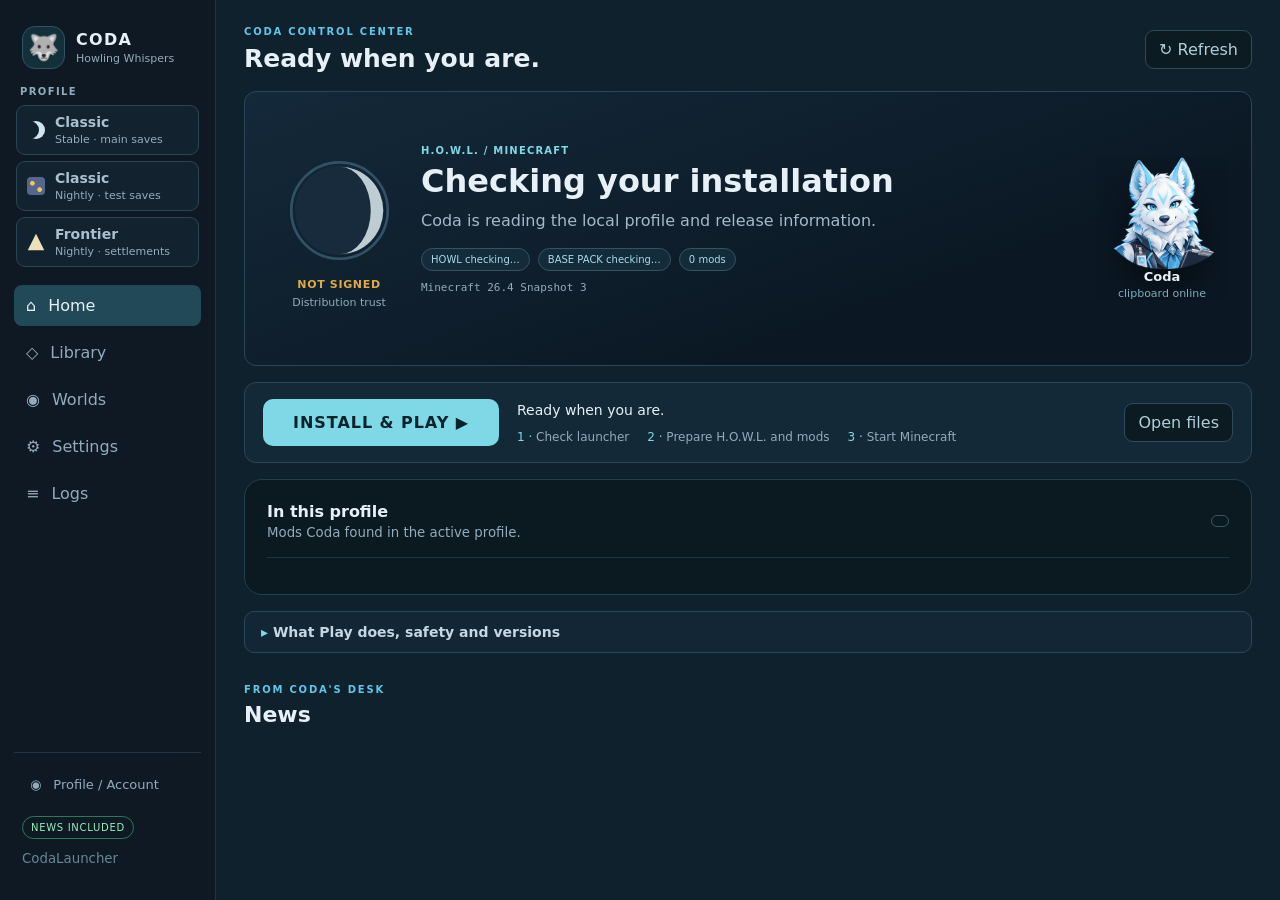
==== commit d19330ec: "CodaLauncher 0.8.1: profile cards, Play bar, mods hotbar, layout fixes - Sidebar profile cards (Clas" ====
--- a/web/index.html
+++ b/web/index.html
@@ -10,11 +10,17 @@
 <div class="shell">
 <aside>
   <div class="brand"><div class="mark">🐺</div><div><b>CODA</b><small>Howling Whispers</small></div></div>
-  <div class="channel-switch" role="group" aria-label="H.O.W.L. release channel">
+  <div class="profile-picker" role="radiogroup" aria-label="Profile">
+    <span class="picker-label">PROFILE</span>
+    <button type="button" class="profile-card" data-profile="classic-stable" role="radio" aria-checked="false"><i class="profile-icon moon" aria-hidden="true"></i><span>Classic<small>Stable · main saves</small></span></button>
+    <button type="button" class="profile-card" data-profile="classic-nightly" role="radio" aria-checked="false"><i class="profile-icon stars" aria-hidden="true"></i><span>Classic<small>Nightly · test saves</small></span></button>
+    <button type="button" class="profile-card" data-profile="frontier" role="radio" aria-checked="false"><i class="profile-icon tent" aria-hidden="true"></i><span>Frontier<small>Nightly · settlements</small></span></button>
+  </div>
+  <div class="channel-switch" role="group" aria-label="H.O.W.L. release channel" hidden>
     <button type="button" class="channel active" data-channel="stable" aria-pressed="true">Stable</button>
     <button type="button" class="channel" data-channel="nightly" aria-pressed="false">Nightly</button>
   </div>
-  <p class="channel-note" id="channel-note">Main profile and saves.</p>
+  <p class="channel-note" id="channel-note" hidden>Main profile and saves.</p>
   <nav aria-label="Main navigation">
     <button class="nav active" data-view="home">⌂ <span>Home</span></button>
     <button class="nav" data-view="addons">◇ <span>Library</span></button>
@@ -34,7 +40,7 @@
   <button id="update-launcher" class="save">UPDATE LAUNCHER</button>
 </div>
 <section class="view active" id="home">
-  <div class="play-mode-selector"><label for="play-mode">Play mode</label><select id="play-mode"><option value="classic">H.O.W.L. Classic</option><option value="frontier">H.O.W.L. Frontier (Nightly)</option></select><small id="play-mode-description">Your existing collection and worlds.</small></div>
+  <div class="play-mode-selector" hidden><label for="play-mode">Play mode</label><select id="play-mode"><option value="classic">H.O.W.L. Classic</option><option value="frontier">H.O.W.L. Frontier (Nightly)</option></select><small id="play-mode-description">Your existing collection and worlds.</small></div>
   <header><div><em>CODA CONTROL CENTER</em><h1 id="home-heading">Ready when you are.</h1></div><button id="refresh" class="quiet">↻ Refresh</button></header>
   <div class="hero">
     <!-- Frontier theme only: original pixel-art camp scene (no Mojang assets). -->
@@ -86,13 +92,25 @@
       <h2 id="hero-title">Checking your installation</h2>
       <p id="loader-summary">Coda is reading the local profile and release information.</p>
       <div class="chips"><span id="loader-chip">HOWL checking…</span><span id="pack-chip">BASE PACK checking…</span><span id="mod-chip">0 mods</span></div>
-      <div class="actions"><button id="play" class="play">INSTALL &amp; PLAY ▶</button><button id="open-loader" class="quiet">Open files</button></div>
+      <p class="build-details" id="build-details">Minecraft 26.4 Snapshot 3</p>
+    </div>
+    <div class="coda"><img class="coda-face" src="assets/coda-headshot.png" alt="Coda"><b>Coda</b><small id="coda-status">clipboard online</small></div>
+  </div>
+  <section class="play-bar" aria-label="Play">
+    <button id="play" class="play">INSTALL &amp; PLAY ▶</button>
+    <div class="play-status">
+      <div id="launch-message" role="status" aria-live="polite">Ready when you are.</div>
       <div id="play-progress" class="xp-bar" aria-hidden="true" hidden><i></i><i></i><i></i><i></i><i></i><i></i><i></i><i></i><i></i><i></i><i></i><i></i></div>
-      <div id="launch-message" role="status" aria-live="polite"></div>
-      <p class="build-details" id="build-details">Minecraft 26.4 Snapshot 3</p>
-    </div>
-    <div class="coda"><img class="coda-face" src="assets/coda-headshot.png" alt="Coda"><b>Coda</b><small id="coda-status">clipboard online</small></div>
-  </div>
+      <ol class="play-steps"><li>Check launcher</li><li>Prepare H.O.W.L. and mods</li><li>Start Minecraft</li></ol>
+    </div>
+    <button id="open-loader" class="quiet">Open files</button>
+  </section>
+  <section class="panel mods-hotbar" aria-labelledby="hotbar-title">
+    <div class="panel-head"><div><b id="hotbar-title">In this profile</b><small id="hotbar-note">Mods Coda found in the active profile.</small></div><span id="hotbar-count" class="pill"></span></div>
+    <div id="home-mods" class="hotbar" role="list"></div>
+  </section>
+  <details class="home-details">
+    <summary>What Play does, safety and versions</summary>
   <div class="status-columns">
     <div class="panel">
       <h3>When you press Play</h3>
@@ -111,19 +129,19 @@
       <div class="check-row"><b>Active profile</b><small id="safety-profile">Stable (main saves)</small></div>
     </div>
   </div>
+  </details>
   <div class="section-title"><div><em>FROM CODA'S DESK</em><h3>News</h3></div><small id="feed-note"></small></div>
   <div id="news" class="news"></div>
 </section>
 
 <section class="view" id="addons">
-  <header><div><em>CODA'S ADD-ON SHELF</em><h1>Add-ons</h1><small class="header-note">Mods, world data and resource packs, all in one place.</small></div></header>
+  <header><div><em>CODA'S ADD-ON SHELF</em><h1>Library</h1><small class="header-note">Mods, world data and resource packs, all in one place.</small></div></header>
   <div class="addon-tabs" role="tablist" aria-label="Add-on categories">
     <button class="addon-tab active" type="button" data-addon="mods" role="tab" aria-selected="true" aria-controls="mods">Mods</button>
     <button class="addon-tab" type="button" data-addon="datapacks" role="tab" aria-selected="false" aria-controls="datapacks">Data Packs</button>
     <button class="addon-tab" type="button" data-addon="resourcepacks" role="tab" aria-selected="false" aria-controls="resourcepacks">Resource Packs</button>
   </div>
   <div class="addon-panel active" id="mods" role="tabpanel">
-  <header><div><em>CODA'S MOD DRAWER</em><h1>Mods</h1><small class="header-note">Filed, checked, and ready to cause entirely responsible adventures.</small></div></header>
   <div class="panel"><div class="panel-head"><div><b>HOWL mod shelf</b><small>Coda reads the active Minecraft profile's single mods folder.</small></div><div class="actions"><button id="refresh-mods" class="quiet" type="button">↻ REFRESH MODS</button><button id="open-mods-folder" class="quiet" type="button">OPEN MODS FOLDER</button><span id="mods-count" class="pill"></span></div></div><p class="mod-help">H.O.W.L., Coda Companion, HW Essentials, required resources and declared official mods are managed automatically. Nightly also installs Sorting Pipes. Other mods install only when you choose them.</p><div id="optional-mods" class="optional-mods" aria-live="polite"></div><div id="mod-action-result" class="mod-action-result" role="status" aria-live="polite"></div><h3 class="installed-mod-heading">Installed JARs</h3><div id="mods-list"></div><small class="header-note">Recognized means the JAR metadata is readable, not that Minecraft confirmed loading it. Uninstalling a mod does not erase its world data.</small></div>
 </div>
 
--- a/web/styles.css
+++ b/web/styles.css
@@ -213,3 +213,82 @@
 @media(max-width:1100px){body.theme-frontier .hero{grid-template-columns:minmax(0,1fr)}body.theme-frontier .verification-moon{grid-column:1;grid-row:2;justify-self:start;margin-top:10px}}
 body.theme-frontier .play:disabled{filter:none;opacity:.7}
 .pill{white-space:nowrap}
+
+/* ===== 0.8.1 layout: profile picker, Play bar, mods hotbar, collapsible details ===== */
+.view{max-width:1360px}
+.profile-picker{display:grid;gap:6px;margin:0 2px 18px}
+.picker-label{font-size:10px;letter-spacing:.14em;color:var(--muted);padding:0 4px 2px;font-weight:700}
+.profile-card{display:flex;align-items:center;gap:10px;width:100%;min-height:48px;padding:8px 10px;text-align:left;cursor:pointer;border:1px solid #2a4555;border-radius:9px;background:#12222e;color:#a9c0cf;font:inherit}
+.profile-card span{font-weight:650;font-size:14px;line-height:1.2}
+.profile-card small{display:block;font-weight:400;font-size:11px;color:var(--muted);margin-top:2px}
+.profile-card:hover{border-color:#4c93ae;color:#fff}
+.profile-card.active{border-color:var(--cyan);background:#1d3d4c;color:var(--text);box-shadow:inset 3px 0 var(--cyan)}
+.profile-card:disabled{opacity:.45;cursor:not-allowed}
+.profile-icon{flex:none;width:18px;height:18px;display:inline-block}
+.profile-icon.moon{border-radius:50%;box-shadow:inset -6px 0 0 #cfe6f2}
+.profile-icon.stars{border-radius:4px;background:radial-gradient(circle at 30% 35%,#f6c453 0 2px,transparent 2.6px),radial-gradient(circle at 70% 70%,#f6c453 0 2px,transparent 2.6px),#55688c}
+.profile-icon.tent{background:#efe0bd;clip-path:polygon(50% 4%,96% 96%,4% 96%)}
+.play-bar{display:grid;grid-template-columns:auto minmax(0,1fr) auto;gap:18px;align-items:center;margin:16px 0;padding:16px 18px;border:1px solid #2b4559;border-radius:12px;background:#142938}
+.play-bar .play{padding:14px 30px;font-size:16px;border-radius:10px;background:#7ed8e6;color:#06222a;letter-spacing:.06em;box-shadow:none}
+.play-status{min-width:0}
+#launch-message{margin:0;font-size:14px;color:var(--text);min-height:20px;overflow-wrap:anywhere}
+.play-steps{list-style:none;display:flex;flex-wrap:wrap;gap:6px 18px;margin:8px 0 0;padding:0;font-size:12px;color:var(--muted);counter-reset:step}
+.play-steps li{counter-increment:step}
+.play-steps li::before{content:counter(step) " · ";color:var(--cyan)}
+.xp-bar:not([hidden]){display:grid;grid-template-columns:repeat(12,minmax(0,1fr));gap:3px;padding:3px;margin-top:10px;background:#0b1620;border-radius:4px;max-width:520px}
+.xp-bar i{height:8px;background:#1d3442;border-radius:2px;animation:classic-xp 1.8s steps(1) infinite}
+.xp-bar i:nth-child(2){animation-delay:.15s}.xp-bar i:nth-child(3){animation-delay:.3s}.xp-bar i:nth-child(4){animation-delay:.45s}.xp-bar i:nth-child(5){animation-delay:.6s}.xp-bar i:nth-child(6){animation-delay:.75s}.xp-bar i:nth-child(7){animation-delay:.9s}.xp-bar i:nth-child(8){animation-delay:1.05s}.xp-bar i:nth-child(9){animation-delay:1.2s}.xp-bar i:nth-child(10){animation-delay:1.35s}.xp-bar i:nth-child(11){animation-delay:1.5s}.xp-bar i:nth-child(12){animation-delay:1.65s}
+@keyframes classic-xp{0%{background:#7ed8e6}35%{background:#1d3442}}
+.mods-hotbar{margin:0 0 16px}
+.hotbar{display:grid;grid-template-columns:repeat(auto-fill,minmax(170px,1fr));gap:8px;margin-top:14px}
+.slot{position:relative;display:grid;grid-template-columns:38px minmax(0,1fr);column-gap:10px;align-items:center;padding:8px 10px;border:1px solid #2a4658;border-radius:9px;background:#10212e;outline:none}
+.slot:focus-visible{border-color:var(--cyan)}
+.slot.bad{border-color:#7a4b39}
+.slot-icon{grid-row:span 2;width:38px;height:38px;display:grid;place-items:center;border-radius:7px;background:#1d3d4c;color:#e7f0f6;font-weight:800;font-size:13px}
+.slot-name{font-size:13px;font-weight:600;white-space:nowrap;overflow:hidden;text-overflow:ellipsis}
+.slot-version{font-size:11px;color:var(--muted)}
+.slot:hover::after,.slot:focus-visible::after{content:attr(data-tip);position:absolute;left:0;bottom:calc(100% + 6px);z-index:5;white-space:nowrap;padding:6px 10px;background:#0b1620;border:1px solid #3a5a6e;border-radius:6px;font-size:12px;color:#e7f0f6;pointer-events:none}
+.home-details{margin:0 0 6px}
+.home-details>summary{cursor:pointer;list-style:none;padding:12px 16px;border:1px solid #27475a;border-radius:10px;background:#122636;font-weight:650;font-size:14px;color:#c6d7e3}
+.home-details>summary::-webkit-details-marker{display:none}
+.home-details>summary::before{content:"▸ ";color:var(--cyan)}
+.home-details[open]>summary::before{content:"▾ "}
+.home-details[open]>summary{margin-bottom:12px}
+.home-details .status-columns{margin-top:0}
+@media(max-width:900px){.profile-card small,.picker-label{display:none}.profile-card{justify-content:center;padding:8px 4px}.profile-card span{font-size:0}.profile-card span small{display:none}.play-bar{grid-template-columns:1fr}.play-bar #open-loader{justify-self:start}}
+
+/* Frontier versions of the same pieces */
+body.theme-frontier .profile-card{border-radius:0;background:#1e1913;border:2px solid #3d3122;color:#d9c7a3}
+body.theme-frontier .profile-card span{font-family:var(--px);font-size:19px;font-weight:400;letter-spacing:.02em}
+body.theme-frontier .profile-card small{font-family:Inter,"Segoe UI",sans-serif;font-size:11px;color:#a8936d;letter-spacing:0}
+body.theme-frontier .profile-card:hover{background:#2a2219;color:var(--text)}
+body.theme-frontier .profile-card.active{background:#2f3a1f;border-color:var(--moss);box-shadow:inset 0 0 0 1px #17130e;color:var(--text)}
+body.theme-frontier .profile-card.active small{color:#b8d68f}
+body.theme-frontier .picker-label{font-family:var(--px);font-size:15px;font-weight:400;color:#c2ad88;letter-spacing:.1em}
+body.theme-frontier .play-bar{border-radius:0;background:var(--wood);border:3px solid var(--ink);box-shadow:inset 2px 2px 0 var(--wood-hi),inset -2px -2px 0 var(--wood-lo)}
+body.theme-frontier .play-bar .play{font-size:28px;padding:10px 32px}
+body.theme-frontier #launch-message{font-family:var(--px);font-size:20px;color:var(--text)}
+body.theme-frontier .play-steps{font-size:12px;color:#c2ad88}
+body.theme-frontier .play-steps li::before{color:#b8d68f}
+body.theme-frontier .xp-bar:not([hidden]){border-radius:0;background:var(--ink)}
+body.theme-frontier .xp-bar i{border-radius:0}
+body.theme-frontier .hotbar{background:#8b8b8b;padding:6px;border:2px solid var(--ink);box-shadow:inset 2px 2px 0 #c6c6c6,inset -2px -2px 0 #555}
+body.theme-frontier .slot{border:0;border-radius:0;background:#8a7a62;box-shadow:inset 2px 2px 0 #3f3529,inset -2px -2px 0 #c7b593}
+body.theme-frontier .slot:focus-visible{box-shadow:inset 0 0 0 2px #f3e6c8}
+body.theme-frontier .slot.bad{background:#8a5a4a}
+body.theme-frontier .slot-icon{border-radius:0;background:#3a2e20;color:#efe0bd;font-family:var(--px);font-size:20px;font-weight:400;box-shadow:inset 2px 2px 0 #5a4630}
+body.theme-frontier .slot-name{color:#1b1209}
+body.theme-frontier .slot-version{color:#2e2316}
+body.theme-frontier .slot:hover::after,body.theme-frontier .slot:focus-visible::after{background:#170f22;border:2px solid #3c2468;border-radius:0;color:#f3e6c8}
+body.theme-frontier .home-details>summary{border-radius:0;background:var(--wood);border:2px solid var(--ink);box-shadow:inset 2px 2px 0 var(--wood-hi);font-family:var(--px);font-size:18px;font-weight:400;color:var(--text)}
+body.theme-frontier .home-details>summary::before{color:#b8d68f}
+/* Small text stays in a readable face; the pixel font is for headings, labels and buttons only. */
+body.theme-frontier .pill,body.theme-frontier .chips span,body.theme-frontier .hero .chips span{font-family:Inter,"Segoe UI",sans-serif;font-size:11px;font-weight:600;letter-spacing:.04em}
+body.theme-frontier .hero .build-details,body.theme-frontier .foot small,body.theme-frontier .verification-moon small{font-family:Inter,"Segoe UI",sans-serif;font-size:12px}
+/* A compact label in the corner, so the camp stays visible */
+body.theme-frontier .hero{grid-template-columns:minmax(0,420px) minmax(0,1fr) auto;min-height:280px}
+body.theme-frontier .hero-copy{padding:12px 16px 14px}
+body.theme-frontier .hero-copy h2{font-size:36px;margin:4px 0}
+body.theme-frontier #loader-summary{font-size:13px;line-height:1.45;margin:4px 0 10px}
+.channel-switch[hidden],.play-mode-selector[hidden],.channel-note[hidden]{display:none!important}
+body.theme-frontier .panel-head b{font-family:var(--px);font-size:22px;font-weight:400}
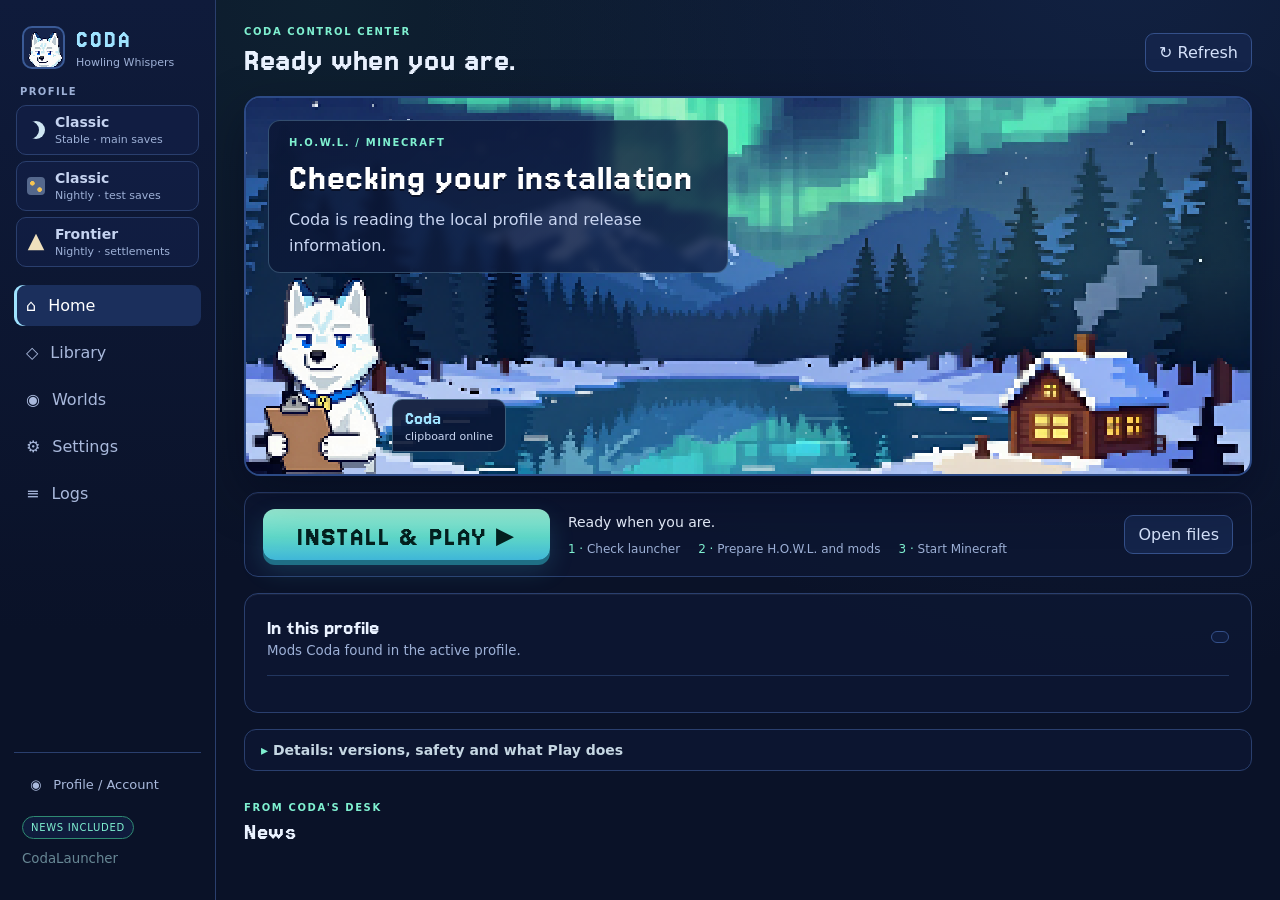
==== commit 49d20d79: "CodaLauncher 0.9.0: a new look with pixel-art scenes - Home opens on a bundled pixel-art scene for t" ====
--- a/web/index.html
+++ b/web/index.html
@@ -7,9 +7,18 @@
 <link rel="stylesheet" href="styles.css">
 </head>
 <body>
+<script>
+// Before anything paints: the launcher passes the saved profile's theme in the address.
+// Without it (an older host), the last theme this page showed is used. render() corrects either.
+(function(){
+  var frontier=/[?&]theme=frontier(&|$)/.test(location.search);
+  if(!frontier&&location.search.indexOf('theme=')<0){try{frontier=localStorage.getItem('coda-theme')==='frontier';}catch(e){}}
+  if(frontier)document.body.classList.add('theme-frontier');
+})();
+</script>
 <div class="shell">
 <aside>
-  <div class="brand"><div class="mark">🐺</div><div><b>CODA</b><small>Howling Whispers</small></div></div>
+  <div class="brand"><div class="mark"><img src="assets/art/coda.png" alt=""></div><div><b>CODA</b><small>Howling Whispers</small></div></div>
   <div class="profile-picker" role="radiogroup" aria-label="Profile">
     <span class="picker-label">PROFILE</span>
     <button type="button" class="profile-card" data-profile="classic-stable" role="radio" aria-checked="false"><i class="profile-icon moon" aria-hidden="true"></i><span>Classic<small>Stable · main saves</small></span></button>
@@ -43,37 +52,35 @@
   <div class="play-mode-selector" hidden><label for="play-mode">Play mode</label><select id="play-mode"><option value="classic">H.O.W.L. Classic</option><option value="frontier">H.O.W.L. Frontier (Nightly)</option></select><small id="play-mode-description">Your existing collection and worlds.</small></div>
   <header><div><em>CODA CONTROL CENTER</em><h1 id="home-heading">Ready when you are.</h1></div><button id="refresh" class="quiet">↻ Refresh</button></header>
   <div class="hero">
-    <!-- Frontier theme only: original pixel-art camp scene (no Mojang assets). -->
-    <svg class="frontier-scene" viewBox="0 0 240 70" preserveAspectRatio="xMidYMid slice" shape-rendering="crispEdges" aria-hidden="true">
-      <rect width="240" height="22" fill="#141a2e"/><rect y="22" width="240" height="13" fill="#1d2440"/><rect y="35" width="240" height="9" fill="#2b2c4a"/><rect y="44" width="240" height="6" fill="#4a3346"/><rect y="50" width="240" height="8" fill="#7a4436"/>
-      <g fill="#efe6c8"><rect x="12" y="5" width="1" height="1"/><rect x="31" y="12" width="1" height="1"/><rect x="66" y="9" width="1" height="1"/><rect x="109" y="14" width="1" height="1"/><rect x="127" y="6" width="1" height="1"/><rect x="163" y="3" width="1" height="1"/><rect x="181" y="16" width="1" height="1"/><rect x="233" y="19" width="1" height="1"/><rect x="140" y="27" width="1" height="1"/><rect x="20" y="26" width="1" height="1"/></g>
-      <g fill="#c9d4f0"><rect x="48" y="3" width="1" height="1"/><rect x="84" y="4" width="1" height="1"/><rect x="146" y="11" width="1" height="1"/><rect x="226" y="7" width="1" height="1"/><rect x="95" y="24" width="1" height="1"/></g>
-      <g fill="#2a2338"><rect y="48" width="30" height="10"/><rect x="18" y="45" width="34" height="13"/><rect x="44" y="47" width="40" height="11"/><rect x="118" y="46" width="44" height="12"/><rect x="190" y="44" width="50" height="14"/><rect x="205" y="42" width="22" height="2"/></g>
-      <g fill="#1b2a24">
-        <rect x="6" y="44" width="1" height="2"/><rect x="5" y="46" width="3" height="2"/><rect x="4" y="48" width="5" height="3"/><rect x="3" y="51" width="7" height="4"/><rect x="6" y="55" width="1" height="3"/>
-        <rect x="16" y="41" width="1" height="2"/><rect x="15" y="43" width="3" height="3"/><rect x="14" y="46" width="5" height="3"/><rect x="13" y="49" width="7" height="3"/><rect x="12" y="52" width="9" height="3"/><rect x="16" y="55" width="1" height="3"/>
-        <rect x="29" y="45" width="1" height="2"/><rect x="28" y="47" width="3" height="2"/><rect x="27" y="49" width="5" height="3"/><rect x="26" y="52" width="7" height="3"/><rect x="29" y="55" width="1" height="3"/>
-        <rect x="218" y="42" width="1" height="2"/><rect x="217" y="44" width="3" height="3"/><rect x="216" y="47" width="5" height="3"/><rect x="215" y="50" width="7" height="3"/><rect x="214" y="53" width="9" height="2"/><rect x="218" y="55" width="1" height="3"/>
-        <rect x="232" y="45" width="1" height="2"/><rect x="231" y="47" width="3" height="2"/><rect x="230" y="49" width="5" height="3"/><rect x="229" y="52" width="7" height="3"/><rect x="232" y="55" width="1" height="3"/>
-      </g>
-      <g transform="translate(55 0)"><g fill="#6b4a2c"><rect x="150" y="50" width="2" height="8"/><rect x="153" y="49" width="2" height="9"/><rect x="156" y="50" width="2" height="8"/><rect x="159" y="49" width="2" height="9"/><rect x="162" y="50" width="2" height="8"/><rect x="165" y="49" width="2" height="9"/><rect x="168" y="50" width="2" height="8"/><rect x="171" y="49" width="2" height="9"/><rect x="174" y="50" width="2" height="8"/><rect x="177" y="49" width="2" height="9"/><rect x="180" y="50" width="2" height="8"/><rect x="183" y="49" width="2" height="9"/></g>
-      <rect x="149" y="53" width="37" height="1" fill="#4a321d"/></g>
-      <g transform="translate(82 0)">
-      <rect x="64" y="47" width="2" height="1" fill="#c9b48a"/><rect x="63" y="48" width="4" height="2" fill="#c9b48a"/><rect x="61" y="50" width="8" height="2" fill="#c9b48a"/><rect x="59" y="52" width="12" height="3" fill="#c9b48a"/><rect x="57" y="55" width="16" height="3" fill="#c9b48a"/>
-      <g fill="#a8935f"><rect x="65" y="48" width="2" height="10"/><rect x="67" y="50" width="2" height="8"/><rect x="69" y="52" width="2" height="6"/><rect x="71" y="55" width="2" height="3"/></g>
-      <rect x="64" y="53" width="2" height="5" fill="#3a2c1c"/>
-      <rect x="112" y="49" width="2" height="1" fill="#b7a173"/><rect x="111" y="50" width="4" height="2" fill="#b7a173"/><rect x="109" y="52" width="8" height="3" fill="#b7a173"/><rect x="107" y="55" width="12" height="3" fill="#b7a173"/>
-      <g fill="#96814f"><rect x="113" y="50" width="2" height="8"/><rect x="115" y="52" width="2" height="6"/><rect x="117" y="55" width="2" height="3"/></g><rect x="112" y="54" width="2" height="4" fill="#3a2c1c"/>
-      <rect x="80" y="48" width="22" height="10" fill="#e8913a" opacity=".1"/><rect x="84" y="51" width="14" height="7" fill="#e8913a" opacity=".12"/>
-      <rect x="87" y="57" width="7" height="1" fill="#5a3a20"/><rect x="88" y="56" width="5" height="1" fill="#6e4628"/>
-      <g class="frontier-flame"><rect x="89" y="53" width="3" height="3" fill="#e8913a"/><rect x="90" y="51" width="1" height="2" fill="#e8913a"/><rect x="88" y="54" width="1" height="2" fill="#d4652a"/><rect x="92" y="54" width="1" height="2" fill="#d4652a"/><rect x="90" y="54" width="1" height="2" fill="#f6c453"/></g>
-      <rect x="96" y="56" width="6" height="2" fill="#e6eef2"/><rect x="102" y="55" width="3" height="2" fill="#e6eef2"/><rect x="103" y="54" width="1" height="1" fill="#e6eef2"/><rect x="105" y="56" width="1" height="1" fill="#e6eef2"/><rect x="96" y="56" width="3" height="1" fill="#9fb0bb"/><rect x="94" y="57" width="2" height="1" fill="#b9c6cf"/><rect x="103" y="55" width="1" height="1" fill="#2b6fb0"/>
-      <g class="frontier-fireflies" fill="#f6e27a"><rect x="78" y="44" width="1" height="1"/><rect x="123" y="47" width="1" height="1"/><rect x="140" y="42" width="1" height="1"/><rect x="47" y="49" width="1" height="1"/></g>
-      </g>
-      <rect y="58" width="240" height="1" fill="#6a9c45"/><rect y="59" width="240" height="2" fill="#4e7a35"/><rect y="61" width="240" height="9" fill="#5a3f27"/><rect y="61" width="240" height="1" fill="#46301e"/>
-      <g fill="#6e4e30"><rect x="7" y="63" width="2" height="1"/><rect x="74" y="65" width="1" height="1"/><rect x="101" y="63" width="2" height="1"/><rect x="151" y="64" width="2" height="1"/><rect x="199" y="66" width="2" height="1"/></g>
-      <g fill="#46301e"><rect x="29" y="66" width="1" height="1"/><rect x="52" y="62" width="2" height="1"/><rect x="126" y="67" width="1" height="1"/><rect x="176" y="62" width="1" height="1"/><rect x="222" y="63" width="1" height="1"/></g>
-    </svg>
+    <!-- Original pixel art made for CodaLauncher (no Mojang assets). Each profile has its own scene. -->
+    <div class="scene" aria-hidden="true">
+      <img class="scene-art classic-scene" src="assets/art/classic-scene.png" alt="">
+      <img class="scene-art frontier-scene" src="assets/art/frontier-scene.png" alt="">
+      <i class="scene-glow"></i><i class="scene-snow"></i>
+    </div>
+    <div class="hero-copy">
+      <em>H.O.W.L.  /  MINECRAFT</em>
+      <h2 id="hero-title">Checking your installation</h2>
+      <p id="loader-summary">Coda is reading the local profile and release information.</p>
+    </div>
+    <div class="coda"><img class="coda-face" src="assets/art/coda.png" alt="Coda"><div class="coda-says"><b>Coda</b><small id="coda-status">clipboard online</small></div></div>
+  </div>
+  <section class="play-bar" aria-label="Play">
+    <button id="play" class="play">INSTALL &amp; PLAY ▶</button>
+    <div class="play-status">
+      <div id="launch-message" role="status" aria-live="polite">Ready when you are.</div>
+      <div id="play-progress" class="xp-bar" aria-hidden="true" hidden><i></i><i></i><i></i><i></i><i></i><i></i><i></i><i></i><i></i><i></i><i></i><i></i></div>
+      <ol class="play-steps"><li>Check launcher</li><li>Prepare H.O.W.L. and mods</li><li>Start Minecraft</li></ol>
+    </div>
+    <button id="open-loader" class="quiet">Open files</button>
+  </section>
+  <section class="panel mods-hotbar" aria-labelledby="hotbar-title">
+    <div class="panel-head"><div><b id="hotbar-title">In this profile</b><small id="hotbar-note">Mods Coda found in the active profile.</small></div><span id="hotbar-count" class="pill"></span></div>
+    <div id="home-mods" class="hotbar" role="list"></div>
+  </section>
+  <details class="home-details">
+    <summary>Details: versions, safety and what Play does</summary>
+  <div class="panel trust-panel">
     <div class="verification-moon" role="img" aria-label="Verified distribution status unavailable until the signed manifest system ships">
       <svg class="moon-classic" viewBox="0 0 140 140" aria-hidden="true">
         <circle cx="70" cy="70" r="54" fill="none" stroke="#335165" stroke-width="3"/>
@@ -87,30 +94,11 @@
       <b id="verification-label">NOT SIGNED</b>
       <small id="verification-detail">Distribution trust</small>
     </div>
-    <div class="hero-copy">
-      <em>H.O.W.L.  /  MINECRAFT</em>
-      <h2 id="hero-title">Checking your installation</h2>
-      <p id="loader-summary">Coda is reading the local profile and release information.</p>
+    <div class="trust-copy">
       <div class="chips"><span id="loader-chip">HOWL checking…</span><span id="pack-chip">BASE PACK checking…</span><span id="mod-chip">0 mods</span></div>
       <p class="build-details" id="build-details">Minecraft 26.4 Snapshot 3</p>
     </div>
-    <div class="coda"><img class="coda-face" src="assets/coda-headshot.png" alt="Coda"><b>Coda</b><small id="coda-status">clipboard online</small></div>
-  </div>
-  <section class="play-bar" aria-label="Play">
-    <button id="play" class="play">INSTALL &amp; PLAY ▶</button>
-    <div class="play-status">
-      <div id="launch-message" role="status" aria-live="polite">Ready when you are.</div>
-      <div id="play-progress" class="xp-bar" aria-hidden="true" hidden><i></i><i></i><i></i><i></i><i></i><i></i><i></i><i></i><i></i><i></i><i></i><i></i></div>
-      <ol class="play-steps"><li>Check launcher</li><li>Prepare H.O.W.L. and mods</li><li>Start Minecraft</li></ol>
-    </div>
-    <button id="open-loader" class="quiet">Open files</button>
-  </section>
-  <section class="panel mods-hotbar" aria-labelledby="hotbar-title">
-    <div class="panel-head"><div><b id="hotbar-title">In this profile</b><small id="hotbar-note">Mods Coda found in the active profile.</small></div><span id="hotbar-count" class="pill"></span></div>
-    <div id="home-mods" class="hotbar" role="list"></div>
-  </section>
-  <details class="home-details">
-    <summary>What Play does, safety and versions</summary>
+  </div>
   <div class="status-columns">
     <div class="panel">
       <h3>When you press Play</h3>
--- a/web/styles.css
+++ b/web/styles.css
@@ -292,3 +292,91 @@
 body.theme-frontier #loader-summary{font-size:13px;line-height:1.45;margin:4px 0 10px}
 .channel-switch[hidden],.play-mode-selector[hidden],.channel-note[hidden]{display:none!important}
 body.theme-frontier .panel-head b{font-family:var(--px);font-size:22px;font-weight:400}
+
+/* ===== 0.9.0: pixel-art scenes, Coda as host, a calmer Home =====
+   Both themes: the hero is a painted pixel scene (web/assets/art, made for CodaLauncher, no Mojang assets)
+   with the title on top. Technical details (signature, chips, build) live in the Details panel.
+   Classic gets a new look, "Frostlight": aurora night, frosted glass panels, Coda's ice colours.
+   Frontier keeps its wood-and-camp look; only its scene became real pixel art. */
+.mark{overflow:hidden;padding:0}
+.mark img{width:100%;height:auto;image-rendering:pixelated;margin-top:4px}
+.shell .hero{position:relative;display:block;min-height:380px;padding:0;overflow:hidden;isolation:isolate}
+.scene{position:absolute;inset:0;z-index:0;pointer-events:none}
+.scene-art{position:absolute;inset:0;width:100%;height:100%;object-fit:cover;image-rendering:pixelated;display:none}
+.scene i{position:absolute;inset:0;display:block}
+.shell .hero>.hero-copy{position:absolute;z-index:2;left:22px;top:22px;max-width:min(460px,calc(100% - 44px));padding:16px 20px 14px}
+.shell .hero>.coda{position:absolute;z-index:2;left:18px;bottom:0;display:flex;align-items:flex-end;gap:10px;background:none}
+.shell .hero .coda-face{width:118px;height:auto;image-rendering:pixelated;filter:drop-shadow(0 6px 0 #0006)}
+.coda-says{margin-bottom:22px;padding:8px 12px;max-width:230px}
+.coda-says b,.coda-says small{display:block}
+.coda-says small{margin-top:2px}
+.trust-panel{display:flex;gap:22px;align-items:center;flex-wrap:wrap;margin-bottom:18px}
+.trust-panel .verification-moon{flex-direction:row;gap:12px;text-align:left}
+.trust-panel .verification-moon svg{width:56px;height:56px}
+.trust-panel .verification-moon small{display:block;max-width:220px}
+.trust-copy{min-width:0;flex:1}
+.trust-copy .build-details{margin:10px 0 0;font:11px/1.6 Consolas,monospace;color:var(--muted)}
+.slot-icon img{width:32px;height:32px;image-rendering:pixelated}
+
+/* --- Classic: Frostlight --- */
+body:not(.theme-frontier){--bg:#0a1228;--panel:#111d3a;--line:#2a3f6e;--text:#eaf2ff;--muted:#9db0d6;--cyan:#7ff0d0;--ice:#9fe3ff;--glass:rgba(13,24,52,.7);--px:"Jersey 15","Segoe UI",monospace}
+body:not(.theme-frontier) .shell{background:var(--bg)}
+body:not(.theme-frontier) aside{background:linear-gradient(180deg,#0f1b3b,#0a1228 70%);border-right:1px solid var(--line)}
+body:not(.theme-frontier) main{background:radial-gradient(ellipse at 85% -10%,#1d3a6b66,transparent 55%),radial-gradient(ellipse at 10% 0,#1f5a5233,transparent 45%),var(--bg)}
+body:not(.theme-frontier) .brand b{font-family:var(--px);font-size:26px;font-weight:400;letter-spacing:.08em;color:var(--ice)}
+body:not(.theme-frontier) .mark{border:2px solid #3a5a96;border-radius:10px;background:#16244a}
+body:not(.theme-frontier) h1,body:not(.theme-frontier) h2,body:not(.theme-frontier) h3{font-family:var(--px);font-weight:400;letter-spacing:.02em}
+body:not(.theme-frontier) h1{font-size:34px}
+body:not(.theme-frontier) h3{font-size:25px}
+body:not(.theme-frontier) em{color:var(--cyan);letter-spacing:.16em}
+body:not(.theme-frontier) .picker-label{color:var(--muted)}
+body:not(.theme-frontier) .profile-card{background:#13214a99;border:1px solid var(--line);border-radius:10px;color:#c5d3f0}
+body:not(.theme-frontier) .profile-card:hover{border-color:#4f74b8;color:#fff}
+body:not(.theme-frontier) .profile-card.active{background:linear-gradient(90deg,#1b3a5c,#162a52);border-color:var(--cyan);box-shadow:inset 3px 0 var(--cyan);color:#fff}
+body:not(.theme-frontier) .nav{border-radius:9px;color:#a9b9dc}
+body:not(.theme-frontier) .nav:hover{background:#17284f;color:#fff}
+body:not(.theme-frontier) .nav.active{background:#1b2f5c;color:#fff;box-shadow:inset 3px 0 var(--ice)}
+body:not(.theme-frontier) .foot{border-top:1px solid var(--line)}
+body:not(.theme-frontier) .panel,body:not(.theme-frontier) .status-columns .panel,body:not(.theme-frontier) .play-bar,body:not(.theme-frontier) .packs-intro,body:not(.theme-frontier) .pack-card,body:not(.theme-frontier) .cards article,body:not(.theme-frontier) .news article,body:not(.theme-frontier) .addon-tabs{background:var(--glass);border:1px solid var(--line);border-radius:14px;box-shadow:0 1px 0 #ffffff0d inset}
+body:not(.theme-frontier) .panel-head,body:not(.theme-frontier) .check-row,body:not(.theme-frontier) .version-strip,body:not(.theme-frontier) .mod,body:not(.theme-frontier) .world-entry,body:not(.theme-frontier) .pack-meta{border-color:#22365f}
+body:not(.theme-frontier) .panel-head b{font-family:var(--px);font-size:23px;font-weight:400}
+body:not(.theme-frontier) .quiet,body:not(.theme-frontier) .news-link{background:#14244a;border:1px solid #34508a;border-radius:9px;color:#d5e2fb}
+body:not(.theme-frontier) .quiet:hover,body:not(.theme-frontier) .news-link:hover{border-color:var(--ice);color:#fff}
+body:not(.theme-frontier) .save{background:var(--cyan);color:#062a24;border-radius:9px}
+body:not(.theme-frontier) .pill,body:not(.theme-frontier) .chips span{background:#0f1c3d;border:1px solid #34508a;color:#c5d3f0}
+body:not(.theme-frontier) .pill.online,body:not(.theme-frontier) .chips .good{border-color:#2f8a72;color:var(--cyan)}
+body:not(.theme-frontier) .shell .hero{border:2px solid #2c4a86;border-radius:16px;background:#0b1430;box-shadow:0 18px 50px #02061866}
+body:not(.theme-frontier) .classic-scene{display:block;object-position:50% 62%}
+body:not(.theme-frontier) .scene-glow{background:linear-gradient(105deg,transparent 15%,#7ff0d02e 35%,transparent 55%,#9fe3ff1f 72%,transparent 90%);background-size:220% 100%;mix-blend-mode:screen;-webkit-mask-image:linear-gradient(180deg,#000 0,#000 45%,transparent 70%);mask-image:linear-gradient(180deg,#000 0,#000 45%,transparent 70%);animation:frost-aurora 14s ease-in-out infinite alternate}
+body:not(.theme-frontier) .scene-snow{background-image:radial-gradient(#ffffffd0 1px,transparent 1.6px),radial-gradient(#ffffff90 1px,transparent 1.6px);background-size:120px 120px,70px 70px;background-position:0 0,35px 20px;opacity:.55;animation:frost-snow 22s linear infinite}
+@keyframes frost-aurora{to{background-position:100% 0}}
+@keyframes frost-snow{to{background-position:60px 240px,95px 160px}}
+body:not(.theme-frontier) .shell .hero>.hero-copy{background:linear-gradient(135deg,#0b1634e0,#0e1d40c0);border:1px solid #9fe3ff40;border-radius:12px;backdrop-filter:blur(4px)}
+body:not(.theme-frontier) .hero-copy h2{font-size:40px;margin:4px 0 6px;color:#fff;text-shadow:0 2px 0 #0a1228}
+body:not(.theme-frontier) .hero p{color:#c9d6f2;margin:0}
+body:not(.theme-frontier) .coda-says{background:#0b1634e6;border:1px solid #9fe3ff55;border-radius:10px 10px 10px 2px}
+body:not(.theme-frontier) .coda-says b{font-family:var(--px);font-size:20px;font-weight:400;color:var(--ice)}
+body:not(.theme-frontier) .coda-says small{color:#c9d6f2}
+body:not(.theme-frontier) .play-bar .play{font-family:var(--px);font-weight:400;font-size:30px;letter-spacing:.06em;padding:8px 34px;border-radius:12px;background:linear-gradient(180deg,#9ff7dc,#5fd8c9 55%,#3fb6d8);color:#04201f;box-shadow:0 5px 0 #1f6f86,0 10px 24px #3fb6d833}
+body:not(.theme-frontier) .play-bar .play:hover:not(:disabled){filter:brightness(1.08)}
+body:not(.theme-frontier) .play-bar .play:active:not(:disabled){transform:translateY(3px);box-shadow:0 2px 0 #1f6f86}
+body:not(.theme-frontier) .play-steps li::before{color:var(--cyan)}
+body:not(.theme-frontier) .slot{background:#0f1c3d;border:1px solid var(--line);border-radius:10px}
+body:not(.theme-frontier) .slot-icon{background:#1a2c58;border-radius:8px}
+body:not(.theme-frontier) .home-details>summary{background:var(--glass);border:1px solid var(--line);border-radius:12px}
+body:not(.theme-frontier) .news article time{color:var(--cyan)}
+body:not(.theme-frontier) .news article b{font-family:var(--px);font-size:21px;font-weight:400}
+body:not(.theme-frontier) .launcher-update-notice{border-radius:14px}
+
+/* --- Frontier: same look as before, now with the painted camp --- */
+body.theme-frontier .hero>.hero-copy{position:absolute;z-index:2}
+body.theme-frontier .hero>.coda{display:none}
+body.theme-frontier .hero>.scene{position:absolute;z-index:0}
+body.theme-frontier .shell .hero{display:block;padding:0;min-height:380px}
+body.theme-frontier .frontier-scene{object-position:50% 72%}
+body.theme-frontier .scene-glow{background:radial-gradient(ellipse 22% 30% at 50% 88%,#e8913a55,transparent 70%);mix-blend-mode:screen;animation:frontier-fire 1.6s steps(3) infinite}
+@keyframes frontier-fire{33%{opacity:.7}66%{opacity:1}}
+body.theme-frontier .trust-panel .verification-moon{background:none;border:0;padding:0}
+body.theme-frontier .trust-panel .verification-moon b{font-family:var(--px);font-size:20px;color:#e0b46a}
+@media (prefers-reduced-motion:reduce){.scene-glow,.scene-snow{animation:none!important}}
+@media(max-width:900px){.shell .hero{min-height:300px}.shell .hero>.coda{display:none}}
